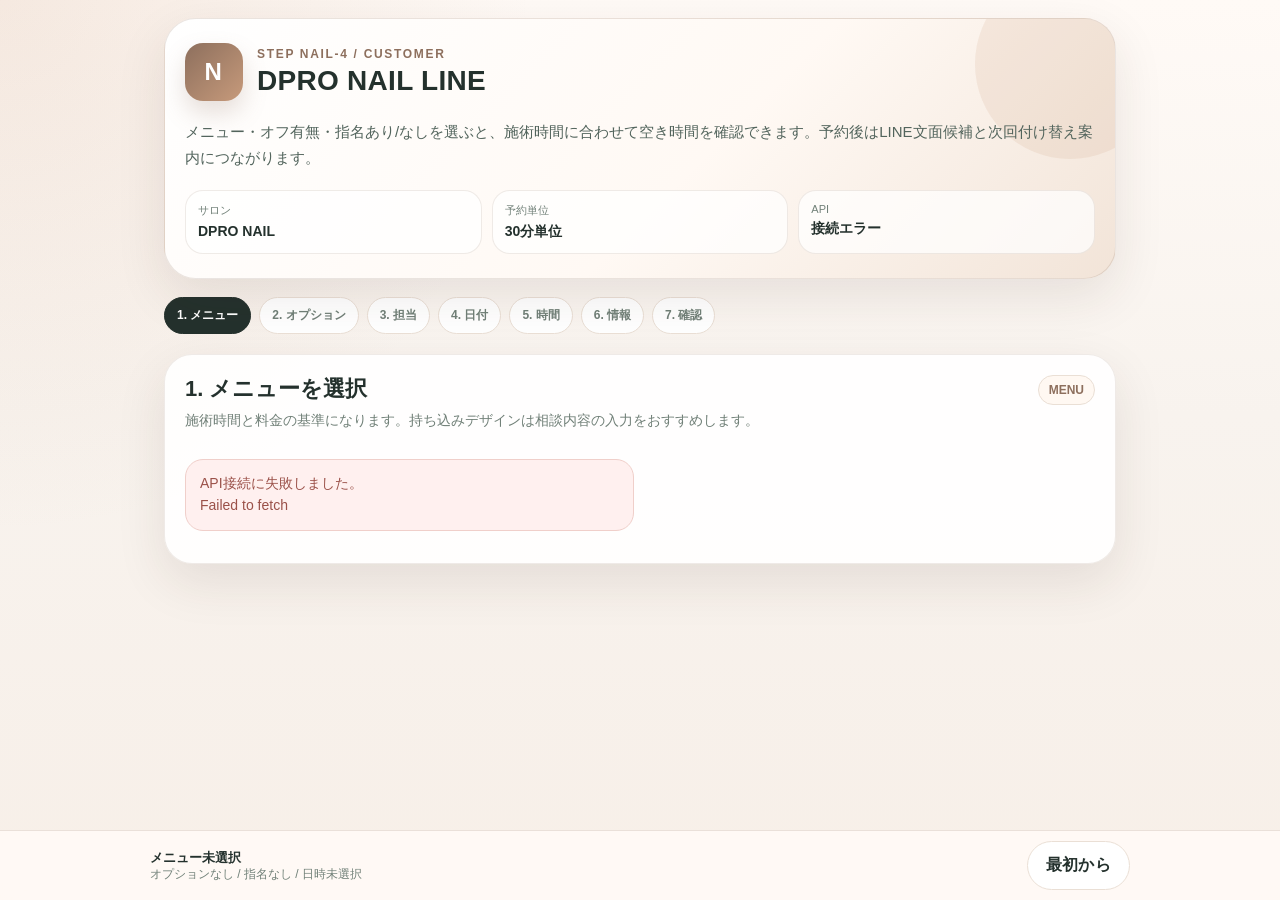
==== index.html @ c75293d0 "Create index.html" ====
<!doctype html>
<html lang="ja">
<head>
  <meta charset="utf-8" />
  <meta name="viewport" content="width=device-width, initial-scale=1, viewport-fit=cover" />
  <title>DPRO NAIL LINE｜ネイル予約</title>
  <meta name="description" content="DPRO NAIL LINE ネイルサロン向けLINE予約フォーム" />
  <style>
    :root{
      --bg:#f8f3ee;
      --card:#ffffff;
      --ink:#24312d;
      --muted:#718078;
      --line:#eadfd5;
      --brand:#8d6f5d;
      --brand2:#c79a7b;
      --soft:#fff8f2;
      --soft2:#f2ebe4;
      --danger:#b05b50;
      --ok:#557867;
      --shadow:0 18px 50px rgba(60,42,32,.10);
      --radius:24px;
    }
    *{box-sizing:border-box}
    html{scroll-behavior:smooth}
    body{
      margin:0;
      font-family:-apple-system,BlinkMacSystemFont,"Segoe UI","Noto Sans JP",Helvetica,Arial,sans-serif;
      color:var(--ink);
      background:
        radial-gradient(circle at top left, rgba(199,154,123,.18), transparent 34%),
        linear-gradient(180deg,#fffaf6 0%,var(--bg) 46%,#f7efe8 100%);
      min-height:100vh;
    }
    button,input,textarea,select{font:inherit}
    button{cursor:pointer}
    .wrap{max-width:980px;margin:0 auto;padding:18px 14px 88px}
    .hero{
      background:linear-gradient(135deg,#fff 0%,#fff9f4 56%,#f2e4d8 100%);
      border:1px solid rgba(141,111,93,.18);
      border-radius:32px;
      padding:24px 20px;
      box-shadow:var(--shadow);
      position:relative;
      overflow:hidden;
    }
    .hero:after{
      content:"";
      position:absolute;
      right:-50px;top:-50px;
      width:190px;height:190px;border-radius:50%;
      background:rgba(199,154,123,.15);
    }
    .brand-row{display:flex;gap:14px;align-items:center;position:relative;z-index:1}
    .logo{
      width:58px;height:58px;border-radius:18px;
      display:grid;place-items:center;
      color:#fff;background:linear-gradient(135deg,var(--brand),var(--brand2));
      font-weight:900;font-size:24px;letter-spacing:.06em;
      box-shadow:0 12px 24px rgba(141,111,93,.22);
      flex:0 0 auto;
    }
    .kicker{font-size:12px;font-weight:800;letter-spacing:.14em;color:var(--brand);text-transform:uppercase;margin-bottom:4px}
    h1{margin:0;font-size:28px;line-height:1.15;letter-spacing:.01em}
    .lead{position:relative;z-index:1;margin:18px 0 0;color:#52645c;line-height:1.75;font-size:15px}
    .status-bar{
      display:grid;grid-template-columns:repeat(3,1fr);gap:10px;margin-top:18px;position:relative;z-index:1
    }
    .stat{background:rgba(255,255,255,.72);border:1px solid rgba(141,111,93,.14);border-radius:18px;padding:12px}
    .stat small{display:block;color:var(--muted);font-size:11px;margin-bottom:4px}
    .stat b{font-size:14px}
    .progress{
      margin:18px 0 16px;
      display:flex;gap:8px;overflow:auto;padding-bottom:4px;
    }
    .pstep{
      min-width:max-content;border:1px solid var(--line);background:#fff;border-radius:999px;padding:9px 12px;color:var(--muted);font-size:12px;font-weight:800;
    }
    .pstep.active{background:var(--ink);color:#fff;border-color:var(--ink)}
    .panel{
      background:rgba(255,255,255,.90);
      border:1px solid rgba(141,111,93,.14);
      border-radius:28px;
      box-shadow:var(--shadow);
      padding:20px;
      margin-top:14px;
    }
    .section-head{display:flex;align-items:flex-start;justify-content:space-between;gap:14px;margin-bottom:16px}
    .section-head h2{font-size:22px;line-height:1.25;margin:0}
    .section-head p{margin:7px 0 0;color:var(--muted);font-size:14px;line-height:1.6}
    .badge{display:inline-flex;align-items:center;gap:6px;padding:7px 10px;border-radius:999px;background:var(--soft);border:1px solid var(--line);font-size:12px;font-weight:800;color:var(--brand)}
    .grid{display:grid;grid-template-columns:repeat(2,minmax(0,1fr));gap:12px}
    .grid3{display:grid;grid-template-columns:repeat(3,minmax(0,1fr));gap:10px}
    .choice{
      width:100%;text-align:left;background:#fff;border:1px solid var(--line);border-radius:20px;padding:15px;min-height:110px;
      transition:.18s ease;position:relative;overflow:hidden;
    }
    .choice:hover{transform:translateY(-1px);box-shadow:0 10px 24px rgba(60,42,32,.08)}
    .choice.selected{border-color:var(--brand);box-shadow:0 0 0 3px rgba(141,111,93,.16);background:#fffaf6}
    .choice h3{margin:0 0 7px;font-size:16px}
    .choice p{margin:0;color:var(--muted);font-size:13px;line-height:1.55}
    .meta{display:flex;flex-wrap:wrap;gap:7px;margin-top:12px}
    .pill{background:#f7f0e9;border:1px solid #eadfd5;color:#67574c;border-radius:999px;padding:5px 8px;font-size:12px;font-weight:700}
    .pill.ok{background:#eef7f2;border-color:#cfe5d8;color:#446f5a}
    .pill.no{background:#f8eeee;border-color:#efd2ce;color:#9b5149}
    .option-row{display:grid;grid-template-columns:1fr;gap:10px}
    .check-card{display:flex;gap:12px;align-items:flex-start;background:#fff;border:1px solid var(--line);border-radius:18px;padding:13px}
    .check-card input{width:20px;height:20px;margin-top:2px;accent-color:var(--brand)}
    .check-card strong{display:block;margin-bottom:4px}
    .check-card span{display:block;color:var(--muted);font-size:13px;line-height:1.45}
    .days{display:grid;grid-template-columns:repeat(4,minmax(0,1fr));gap:8px}
    .day-btn,.time-btn{
      border:1px solid var(--line);background:#fff;border-radius:17px;padding:11px 9px;text-align:center;min-height:70px;
    }
    .day-btn b,.time-btn b{display:block;font-size:15px;margin-bottom:3px}
    .day-btn small,.time-btn small{display:block;color:var(--muted);font-size:11px;line-height:1.35}
    .day-btn.selected,.time-btn.selected{background:var(--ink);border-color:var(--ink);color:#fff}
    .day-btn.selected small,.time-btn.selected small{color:rgba(255,255,255,.78)}
    .day-btn:disabled,.time-btn:disabled{opacity:.42;cursor:not-allowed;background:#f7f3ef}
    .times{display:grid;grid-template-columns:repeat(4,minmax(0,1fr));gap:8px}
    .form{display:grid;gap:12px}
    .field label{display:block;font-weight:800;margin:0 0 7px;font-size:14px}
    .field input,.field textarea,.field select{
      width:100%;border:1px solid var(--line);background:#fff;border-radius:16px;padding:13px 14px;outline:none;color:var(--ink)
    }
    .field textarea{min-height:118px;resize:vertical;line-height:1.6}
    .field input:focus,.field textarea:focus,.field select:focus{border-color:var(--brand);box-shadow:0 0 0 3px rgba(141,111,93,.14)}
    .help{color:var(--muted);font-size:12px;line-height:1.5;margin-top:6px}
    .summary{
      background:linear-gradient(135deg,#fffaf5,#fff);border:1px solid var(--line);border-radius:22px;padding:16px;margin:12px 0
    }
    .summary-row{display:flex;justify-content:space-between;gap:14px;border-bottom:1px dashed #eadfd5;padding:10px 0}
    .summary-row:first-child{padding-top:0}.summary-row:last-child{border-bottom:0;padding-bottom:0}
    .summary-row span{color:var(--muted)}.summary-row b{text-align:right}
    .actions{display:flex;gap:10px;flex-wrap:wrap;margin-top:18px}
    .btn{
      border:0;border-radius:999px;padding:13px 18px;font-weight:900;letter-spacing:.02em;background:var(--ink);color:#fff;box-shadow:0 12px 24px rgba(36,49,45,.18)
    }
    .btn.secondary{background:#fff;color:var(--ink);border:1px solid var(--line);box-shadow:none}
    .btn.accent{background:linear-gradient(135deg,var(--brand),var(--brand2))}
    .btn:disabled{opacity:.5;cursor:not-allowed}
    .notice{padding:13px 14px;border-radius:18px;background:#fff8ee;border:1px solid #eed7bd;color:#6a5141;line-height:1.55;font-size:14px;margin:12px 0}
    .notice.ok{background:#eef7f2;border-color:#cfe5d8;color:#446f5a}
    .notice.err{background:#fff0ef;border-color:#f0cfca;color:#9b5149}
    .sticky{
      position:fixed;left:0;right:0;bottom:0;z-index:20;background:rgba(255,250,246,.92);backdrop-filter:blur(10px);
      border-top:1px solid rgba(141,111,93,.18);padding:10px 14px calc(10px + env(safe-area-inset-bottom));
    }
    .sticky-inner{max-width:980px;margin:0 auto;display:flex;align-items:center;justify-content:space-between;gap:12px}
    .sticky-text{font-size:12px;color:var(--muted);line-height:1.35}.sticky-text b{color:var(--ink);font-size:13px}
    .loading{display:inline-flex;align-items:center;gap:8px;color:var(--muted);font-size:14px}
    .spinner{width:16px;height:16px;border:2px solid #e9ddd3;border-top-color:var(--brand);border-radius:50%;animation:spin .9s linear infinite}
    @keyframes spin{to{transform:rotate(360deg)}}
    .hidden{display:none!important}
    .complete{text-align:center;padding:30px 12px}
    .complete-mark{width:72px;height:72px;border-radius:24px;background:linear-gradient(135deg,var(--ok),#82a38f);color:#fff;display:grid;place-items:center;margin:0 auto 18px;font-size:34px;font-weight:900}
    .complete h2{margin:0 0 10px;font-size:26px}.complete p{color:var(--muted);line-height:1.7}
    @media (max-width:720px){
      .wrap{padding:12px 10px 96px}.hero{padding:20px 16px;border-radius:28px}h1{font-size:24px}.status-bar{grid-template-columns:1fr}.panel{padding:16px;border-radius:24px}.grid,.grid3{grid-template-columns:1fr}.days,.times{grid-template-columns:repeat(3,minmax(0,1fr))}.section-head{display:block}.section-head .badge{margin-top:10px}.sticky-inner{align-items:flex-start}.sticky .btn{padding:12px 14px}
    }
  </style>
</head>
<body>
  <div class="wrap">
    <header class="hero">
      <div class="brand-row">
        <div class="logo">N</div>
        <div>
          <div class="kicker">STEP NAIL-4 / CUSTOMER</div>
          <h1>DPRO NAIL LINE</h1>
        </div>
      </div>
      <p class="lead">メニュー・オフ有無・指名あり/なしを選ぶと、施術時間に合わせて空き時間を確認できます。予約後はLINE文面候補と次回付け替え案内につながります。</p>
      <div class="status-bar">
        <div class="stat"><small>サロン</small><b id="shopName">DPRO NAIL</b></div>
        <div class="stat"><small>予約単位</small><b>30分単位</b></div>
        <div class="stat"><small>API</small><b id="apiState">確認中</b></div>
      </div>
    </header>

    <nav class="progress" id="progress"></nav>

    <main>
      <section class="panel" id="stepService">
        <div class="section-head">
          <div>
            <h2>1. メニューを選択</h2>
            <p>施術時間と料金の基準になります。持ち込みデザインは相談内容の入力をおすすめします。</p>
          </div>
          <span class="badge">MENU</span>
        </div>
        <div id="serviceList" class="grid">
          <div class="loading"><span class="spinner"></span>メニューを読み込み中...</div>
        </div>
      </section>

      <section class="panel hidden" id="stepOptions">
        <div class="section-head">
          <div>
            <h2>2. オフ・追加内容</h2>
            <p>付け替えオフや長さ出しなどを選ぶと、必要時間に反映されます。</p>
          </div>
          <span class="badge">OPTION</span>
        </div>
        <div id="optionList" class="option-row"></div>
        <div class="actions">
          <button class="btn secondary" type="button" onclick="goStep('service')">戻る</button>
          <button class="btn" type="button" onclick="afterOptions()">次へ</button>
        </div>
      </section>

      <section class="panel hidden" id="stepStaff">
        <div class="section-head">
          <div>
            <h2>3. 担当ネイリスト</h2>
            <p>指名なしなら、空いている対応可能スタッフに自動で割り当てます。</p>
          </div>
          <span class="badge">STAFF</span>
        </div>
        <div id="staffList" class="grid"></div>
        <div class="actions">
          <button class="btn secondary" type="button" onclick="goStep('options')">戻る</button>
          <button class="btn" type="button" onclick="afterStaff()">日付を選ぶ</button>
        </div>
      </section>

      <section class="panel hidden" id="stepDate">
        <div class="section-head">
          <div>
            <h2>4. 日付を選択</h2>
            <p>選んだメニューとスタッフ条件で、予約可能な日だけ選べます。</p>
          </div>
          <span class="badge">DATE</span>
        </div>
        <div id="dateList" class="days"></div>
        <div class="actions">
          <button class="btn secondary" type="button" onclick="goStep('staff')">戻る</button>
        </div>
      </section>

      <section class="panel hidden" id="stepTime">
        <div class="section-head">
          <div>
            <h2>5. 時間を選択</h2>
            <p>表示時間は開始時間です。施術終了予定も自動で計算されます。</p>
          </div>
          <span class="badge">TIME</span>
        </div>
        <div id="timeSummary" class="notice"></div>
        <div id="timeList" class="times"></div>
        <div class="actions">
          <button class="btn secondary" type="button" onclick="goStep('date')">戻る</button>
        </div>
      </section>

      <section class="panel hidden" id="stepInfo">
        <div class="section-head">
          <div>
            <h2>6. お客様情報</h2>
            <p>予約確認のため、お名前と電話番号を入力してください。</p>
          </div>
          <span class="badge">INFO</span>
        </div>
        <div class="form">
          <div class="field">
            <label for="customerName">お名前 <span style="color:var(--danger)">必須</span></label>
            <input id="customerName" type="text" placeholder="例：山田 はるか" autocomplete="name" />
          </div>
          <div class="field">
            <label for="phone">電話番号 <span style="color:var(--danger)">必須</span></label>
            <input id="phone" type="tel" placeholder="例：09012345678" autocomplete="tel" inputmode="tel" />
          </div>
          <div class="field">
            <label for="email">メールアドレス 任意</label>
            <input id="email" type="email" placeholder="例：sample@example.com" autocomplete="email" />
          </div>
          <div class="field">
            <label for="designNote">希望デザイン・相談内容</label>
            <textarea id="designNote" placeholder="例：ベージュ系の上品なデザイン希望。画像は来店前にLINEで送ります。"></textarea>
            <div class="help">持ち込みデザイン・アート相談・色味の希望などがあれば入力してください。</div>
          </div>
          <div class="field">
            <label for="allergyNote">アレルギー・爪の状態 任意</label>
            <textarea id="allergyNote" placeholder="例：爪が薄くなりやすい、亀裂が1本あります。"></textarea>
          </div>
        </div>
        <div class="actions">
          <button class="btn secondary" type="button" onclick="goStep('time')">戻る</button>
          <button class="btn" type="button" onclick="showConfirm()">予約内容を確認</button>
        </div>
      </section>

      <section class="panel hidden" id="stepConfirm">
        <div class="section-head">
          <div>
            <h2>7. 予約内容の確認</h2>
            <p>内容に間違いがなければ、予約を送信してください。</p>
          </div>
          <span class="badge">CONFIRM</span>
        </div>
        <div id="confirmBox" class="summary"></div>
        <div id="submitNotice" class="notice hidden"></div>
        <div class="actions">
          <button class="btn secondary" type="button" onclick="goStep('info')">戻る</button>
          <button class="btn accent" type="button" id="submitBtn" onclick="submitReservation()">この内容で予約する</button>
        </div>
      </section>

      <section class="panel hidden" id="stepComplete">
        <div class="complete">
          <div class="complete-mark">✓</div>
          <h2>予約を受け付けました</h2>
          <p>予約内容を管理画面に反映しました。店舗側で内容を確認し、必要に応じてLINE文面を送ります。</p>
          <div id="completeBox" class="summary"></div>
          <div class="actions" style="justify-content:center">
            <button class="btn secondary" type="button" onclick="location.reload()">別の予約を試す</button>
          </div>
        </div>
      </section>
    </main>
  </div>

  <div class="sticky" id="sticky">
    <div class="sticky-inner">
      <div class="sticky-text"><b id="stickyTitle">メニューを選択してください</b><br><span id="stickySub">選択内容がここに表示されます</span></div>
      <button class="btn secondary" type="button" onclick="resetFlow()">最初から</button>
    </div>
  </div>

  <script>
    const STEP_VERSION = "STEP NAIL-4";
    const API_BASE = "https://dpro-nail-line-api.dpromstk2000.workers.dev";
    const SHOP_CODE = "nail_demo";

    const state = {
      settings:null,
      services:[],
      options:[],
      staff:[],
      days:[],
      times:[],
      step:"service",
      selectedService:null,
      selectedOptions:[],
      staffRequested:false,
      selectedStaff:null,
      selectedDate:null,
      selectedTime:null,
      spec:null,
      customer:null,
      lineUserId:null
    };

    const steps = [
      ["service","メニュー"],
      ["options","オプション"],
      ["staff","担当"],
      ["date","日付"],
      ["time","時間"],
      ["info","情報"],
      ["confirm","確認"]
    ];

    const $ = id => document.getElementById(id);
    const yen = n => Number(n || 0).toLocaleString("ja-JP") + "円";
    const esc = s => String(s ?? "").replace(/[&<>'"]/g, c => ({"&":"&amp;","<":"&lt;",">":"&gt;","'":"&#39;","\"":"&quot;"}[c]));
    const qs = obj => new URLSearchParams(Object.entries(obj).filter(([_,v]) => v !== undefined && v !== null && v !== "")).toString();

    function getLineUserId(){
      const key = "DPRO_NAIL_LINE_DEMO_USER_ID";
      let id = localStorage.getItem(key);
      if(!id){
        id = "DEMO_NAIL_" + Math.random().toString(36).slice(2,10).toUpperCase();
        localStorage.setItem(key,id);
      }
      return id;
    }

    async function api(path, options={}){
      const res = await fetch(API_BASE + path, {
        method: options.method || "GET",
        headers: {"Content-Type":"application/json"},
        body: options.body ? JSON.stringify(options.body) : undefined
      });
      const data = await res.json().catch(() => ({}));
      if(!res.ok || data.ok === false){
        throw new Error(data.error || data.message || "APIエラーが発生しました。");
      }
      return data;
    }

    async function init(){
      state.lineUserId = getLineUserId();
      renderProgress();
      updateSticky();
      try{
        const [status, services] = await Promise.all([
          api(`/api/public/status?shop_code=${encodeURIComponent(SHOP_CODE)}`),
          api(`/api/public/services?shop_code=${encodeURIComponent(SHOP_CODE)}`)
        ]);
        state.settings = status;
        state.services = services.services || [];
        $("shopName").textContent = status.shop_name || "DPRO NAIL";
        $("apiState").textContent = "接続OK";
        renderServices();
      }catch(e){
        $("apiState").textContent = "接続エラー";
        $("serviceList").innerHTML = `<div class="notice err">API接続に失敗しました。<br>${esc(e.message)}</div>`;
      }
    }

    function renderProgress(){
      const currentIndex = steps.findIndex(s => s[0] === state.step);
      $("progress").innerHTML = steps.map((s,i) => `<span class="pstep ${i<=currentIndex ? "active" : ""}">${i+1}. ${s[1]}</span>`).join("");
    }

    function showOnly(step){
      ["Service","Options","Staff","Date","Time","Info","Confirm","Complete"].forEach(name => $("step"+name).classList.add("hidden"));
      const map = {service:"Service",options:"Options",staff:"Staff",date:"Date",time:"Time",info:"Info",confirm:"Confirm",complete:"Complete"};
      $("step" + map[step]).classList.remove("hidden");
      state.step = step;
      renderProgress();
      updateSticky();
      window.scrollTo({top:0,behavior:"smooth"});
    }

    function goStep(step){
      showOnly(step);
    }

    function renderServices(){
      if(!state.services.length){
        $("serviceList").innerHTML = `<div class="notice err">メニューが登録されていません。STEP NAIL-2 SQLが実行済みか確認してください。</div>`;
        return;
      }
      $("serviceList").innerHTML = state.services.map(s => `
        <button class="choice ${state.selectedService?.service_code===s.service_code ? "selected" : ""}" type="button" onclick="selectService('${esc(s.service_code)}')">
          <h3>${esc(s.service_name)}</h3>
          <p>${esc(s.description || "")}</p>
          <div class="meta">
            <span class="pill">${Number(s.base_minutes || 0)}分</span>
            <span class="pill">片付け ${Number(s.buffer_minutes || 0)}分</span>
            <span class="pill ok">${yen(s.base_price)}</span>
          </div>
        </button>`).join("");
    }

    async function selectService(code){
      state.selectedService = state.services.find(s => s.service_code === code);
      state.selectedOptions = [];
      state.staffRequested = false;
      state.selectedStaff = null;
      state.selectedDate = null;
      state.selectedTime = null;
      renderServices();
      updateSticky();
      await loadOptions();
      showOnly("options");
    }

    async function loadOptions(){
      $("optionList").innerHTML = `<div class="loading"><span class="spinner"></span>オプションを読み込み中...</div>`;
      try{
        const data = await api(`/api/public/options?${qs({shop_code:SHOP_CODE,service_code:state.selectedService.service_code})}`);
        state.options = data.options || [];
        renderOptions();
      }catch(e){
        $("optionList").innerHTML = `<div class="notice err">オプション取得に失敗しました。<br>${esc(e.message)}</div>`;
      }
    }

    function renderOptions(){
      if(!state.options.length){
        $("optionList").innerHTML = `<div class="notice">このメニューで選択できる追加オプションはありません。</div>`;
        return;
      }
      $("optionList").innerHTML = state.options.map(o => `
        <label class="check-card">
          <input type="checkbox" value="${esc(o.option_code)}" ${state.selectedOptions.includes(o.option_code) ? "checked" : ""} onchange="toggleOption('${esc(o.option_code)}', this.checked)">
          <span>
            <strong>${esc(o.option_name)}</strong>
            <span>${esc(o.description || "")}</span>
            <span class="meta"><span class="pill">+${Number(o.add_minutes || 0)}分</span><span class="pill ok">+${yen(o.add_price)}</span></span>
          </span>
        </label>`).join("");
    }

    function toggleOption(code, checked){
      if(checked && !state.selectedOptions.includes(code)) state.selectedOptions.push(code);
      if(!checked) state.selectedOptions = state.selectedOptions.filter(c => c !== code);
      updateSticky();
    }

    async function afterOptions(){
      await loadStaff();
      showOnly("staff");
    }

    async function loadStaff(){
      $("staffList").innerHTML = `<div class="loading"><span class="spinner"></span>スタッフ情報を読み込み中...</div>`;
      try{
        const data = await api(`/api/public/staff?${qs({shop_code:SHOP_CODE,service_code:state.selectedService.service_code})}`);
        state.staff = data.staff || [];
        renderStaff(data);
      }catch(e){
        $("staffList").innerHTML = `<div class="notice err">スタッフ取得に失敗しました。<br>${esc(e.message)}</div>`;
      }
    }

    function renderStaff(data={}){
      const cards = [];
      cards.push(`
        <button class="choice ${!state.staffRequested ? "selected" : ""}" type="button" onclick="selectAutoStaff()">
          <h3>指名なし</h3>
          <p>空いている対応可能スタッフに自動で割り当てます。最短で予約しやすい選択です。</p>
          <div class="meta"><span class="pill ok">おすすめ</span></div>
        </button>`);
      for(const s of state.staff){
        cards.push(`
          <button class="choice ${state.selectedStaff?.id===s.id ? "selected" : ""}" type="button" onclick="selectStaff('${esc(s.id)}')">
            <h3>${esc(s.display_name || s.staff_name)}</h3>
            <p>${esc(s.profile || "このメニューに対応できます。")}</p>
            <div class="meta"><span class="pill">指名あり</span></div>
          </button>`);
      }
      $("staffList").innerHTML = cards.join("");
    }

    function selectAutoStaff(){
      state.staffRequested = false;
      state.selectedStaff = null;
      renderStaff();
      updateSticky();
    }

    function selectStaff(id){
      state.staffRequested = true;
      state.selectedStaff = state.staff.find(s => String(s.id) === String(id));
      renderStaff();
      updateSticky();
    }

    async function afterStaff(){
      await loadDays();
      showOnly("date");
    }

    async function loadDays(){
      $("dateList").innerHTML = `<div class="loading"><span class="spinner"></span>予約可能日を読み込み中...</div>`;
      try{
        const data = await api(`/api/public/available-days?${qs({shop_code:SHOP_CODE,service_code:state.selectedService.service_code,option_codes:state.selectedOptions.join(','),staff_id:state.selectedStaff?.id || '',staff_requested:state.staffRequested,days:45})}`);
        state.days = data.days || [];
        renderDays();
      }catch(e){
        $("dateList").innerHTML = `<div class="notice err">日付取得に失敗しました。<br>${esc(e.message)}</div>`;
      }
    }

    function formatDateLabel(date){
      const d = new Date(date + "T00:00:00+09:00");
      return `${d.getMonth()+1}/${d.getDate()}`;
    }

    function renderDays(){
      if(!state.days.length){
        $("dateList").innerHTML = `<div class="notice">予約可能日がありません。</div>`;
        return;
      }
      $("dateList").innerHTML = state.days.slice(0,42).map(d => `
        <button class="day-btn ${state.selectedDate===d.date ? "selected" : ""}" type="button" ${d.can_reserve ? "" : "disabled"} onclick="selectDate('${esc(d.date)}')">
          <b>${formatDateLabel(d.date)}</b>
          <small>${esc(d.weekday_label || "")}</small>
          <small>${d.can_reserve ? `${Number(d.available_count || 0)}枠` : esc(d.closed_reason || "空きなし")}</small>
        </button>`).join("");
    }

    async function selectDate(date){
      state.selectedDate = date;
      state.selectedTime = null;
      renderDays();
      updateSticky();
      await loadTimes();
      showOnly("time");
    }

    async function loadTimes(){
      $("timeList").innerHTML = `<div class="loading"><span class="spinner"></span>空き時間を読み込み中...</div>`;
      $("timeSummary").textContent = "施術時間を確認中です。";
      try{
        const data = await api(`/api/public/available-times?${qs({shop_code:SHOP_CODE,date:state.selectedDate,service_code:state.selectedService.service_code,option_codes:state.selectedOptions.join(','),has_off:state.selectedOptions.includes('replace_off'),staff_id:state.selectedStaff?.id || '',staff_requested:state.staffRequested})}`);
        state.times = data.times || [];
        state.spec = data;
        $("timeSummary").innerHTML = `選択中：<b>${esc(data.service?.service_name || state.selectedService.service_name)}</b> / 合計 <b>${Number(data.total_minutes || 0)}分</b> / 目安 <b>${yen(data.total_price)}</b>`;
        renderTimes();
      }catch(e){
        $("timeList").innerHTML = `<div class="notice err">時間取得に失敗しました。<br>${esc(e.message)}</div>`;
      }
    }

    function renderTimes(){
      const available = state.times.filter(t => t.can_reserve);
      if(!available.length){
        $("timeList").innerHTML = `<div class="notice">この日は選択条件で空きがありません。別日または指名なしを選んでください。</div>`;
        return;
      }
      $("timeList").innerHTML = state.times.map(t => `
        <button class="time-btn ${state.selectedTime?.time===t.time ? "selected" : ""}" type="button" ${t.can_reserve ? "" : "disabled"} onclick="selectTime('${esc(t.time)}')">
          <b>${esc(t.time)}</b>
          <small>終了 ${esc(t.end_time || "")}</small>
          <small>${t.can_reserve ? `空き ${Number(t.available_staff_count || 0)}名` : esc(t.disabled_reason || "不可")}</small>
        </button>`).join("");
    }

    function selectTime(time){
      state.selectedTime = state.times.find(t => t.time === time);
      renderTimes();
      updateSticky();
      showOnly("info");
    }

    function validateInfo(){
      const name = $("customerName").value.trim();
      const phone = $("phone").value.trim();
      const design = $("designNote").value.trim();
      if(!name) return "お名前を入力してください。";
      if(!phone) return "電話番号を入力してください。";
      if(state.selectedService?.requires_design_note && !design) return "持ち込みデザインは、希望デザイン・相談内容を入力してください。";
      return "";
    }

    function showConfirm(){
      const err = validateInfo();
      if(err){ alert(err); return; }
      state.customer = {
        customer_name: $("customerName").value.trim(),
        phone: $("phone").value.trim(),
        email: $("email").value.trim(),
        design_note: $("designNote").value.trim(),
        allergy_note: $("allergyNote").value.trim()
      };
      $("confirmBox").innerHTML = summaryHtml();
      $("submitNotice").classList.add("hidden");
      showOnly("confirm");
    }

    function optionNames(){
      return state.options.filter(o => state.selectedOptions.includes(o.option_code)).map(o => o.option_name);
    }

    function summaryRows(rows){
      return rows.map(([k,v]) => `<div class="summary-row"><span>${esc(k)}</span><b>${esc(v || "-")}</b></div>`).join("");
    }

    function summaryHtml(){
      const staffLabel = state.staffRequested ? (state.selectedStaff?.display_name || state.selectedStaff?.staff_name || "指名あり") : "指名なし・自動割当";
      return summaryRows([
        ["メニュー", state.selectedService?.service_name],
        ["オプション", optionNames().join("、") || "なし"],
        ["担当", staffLabel],
        ["日付", state.selectedDate],
        ["時間", `${state.selectedTime?.time || ""}〜${state.selectedTime?.end_time || ""}`],
        ["合計時間", `${Number(state.spec?.total_minutes || state.selectedTime?.total_minutes || 0)}分`],
        ["目安料金", yen(state.spec?.total_price || 0)],
        ["お名前", state.customer?.customer_name],
        ["電話番号", state.customer?.phone],
        ["希望デザイン", state.customer?.design_note || "未入力"]
      ]);
    }

    async function submitReservation(){
      const btn = $("submitBtn");
      btn.disabled = true;
      btn.textContent = "送信中...";
      $("submitNotice").className = "notice";
      $("submitNotice").textContent = "予約を送信しています。";
      try{
        const body = {
          shop_code: SHOP_CODE,
          source: "line",
          line_user_id: state.lineUserId,
          line_display_name: "DPRO NAIL DEMO",
          customer_name: state.customer.customer_name,
          phone: state.customer.phone,
          email: state.customer.email,
          service_code: state.selectedService.service_code,
          option_codes: state.selectedOptions,
          has_off: state.selectedOptions.includes("replace_off"),
          staff_requested: state.staffRequested,
          staff_id: state.selectedStaff?.id || "",
          reservation_date: state.selectedDate,
          start_time: state.selectedTime.time,
          design_note: state.customer.design_note,
          allergy_note: state.customer.allergy_note,
          request_note: state.customer.design_note,
          created_by: "index.html"
        };
        const result = await api("/api/reservations/create", {method:"POST", body});
        const r = result.reservation || {};
        $("completeBox").innerHTML = summaryRows([
          ["予約番号", r.id || "作成済み"],
          ["メニュー", r.service_name || state.selectedService.service_name],
          ["担当", r.staff_name || "自動割当"],
          ["日時", `${r.reservation_date || state.selectedDate} ${r.start_time || state.selectedTime.time}〜${r.end_time || state.selectedTime.end_time}`],
          ["お名前", r.customer_name || state.customer.customer_name],
          ["LINE文面", "管理画面に作成済み"]
        ]);
        showOnly("complete");
      }catch(e){
        $("submitNotice").className = "notice err";
        $("submitNotice").textContent = e.message;
        btn.disabled = false;
        btn.textContent = "この内容で予約する";
      }
    }

    function updateSticky(){
      const service = state.selectedService?.service_name || "メニュー未選択";
      const opts = optionNames().join("、") || "オプションなし";
      const staff = state.staffRequested ? (state.selectedStaff?.display_name || state.selectedStaff?.staff_name || "指名あり") : "指名なし";
      const dateTime = state.selectedDate ? `${state.selectedDate} ${state.selectedTime?.time || ""}` : "日時未選択";
      $("stickyTitle").textContent = state.step === "complete" ? "予約受付完了" : service;
      $("stickySub").textContent = `${opts} / ${staff} / ${dateTime}`;
    }

    function resetFlow(){
      if(confirm("選択内容をリセットしますか？")) location.reload();
    }

    window.addEventListener("DOMContentLoaded", init);
  </script>
</body>
</html>
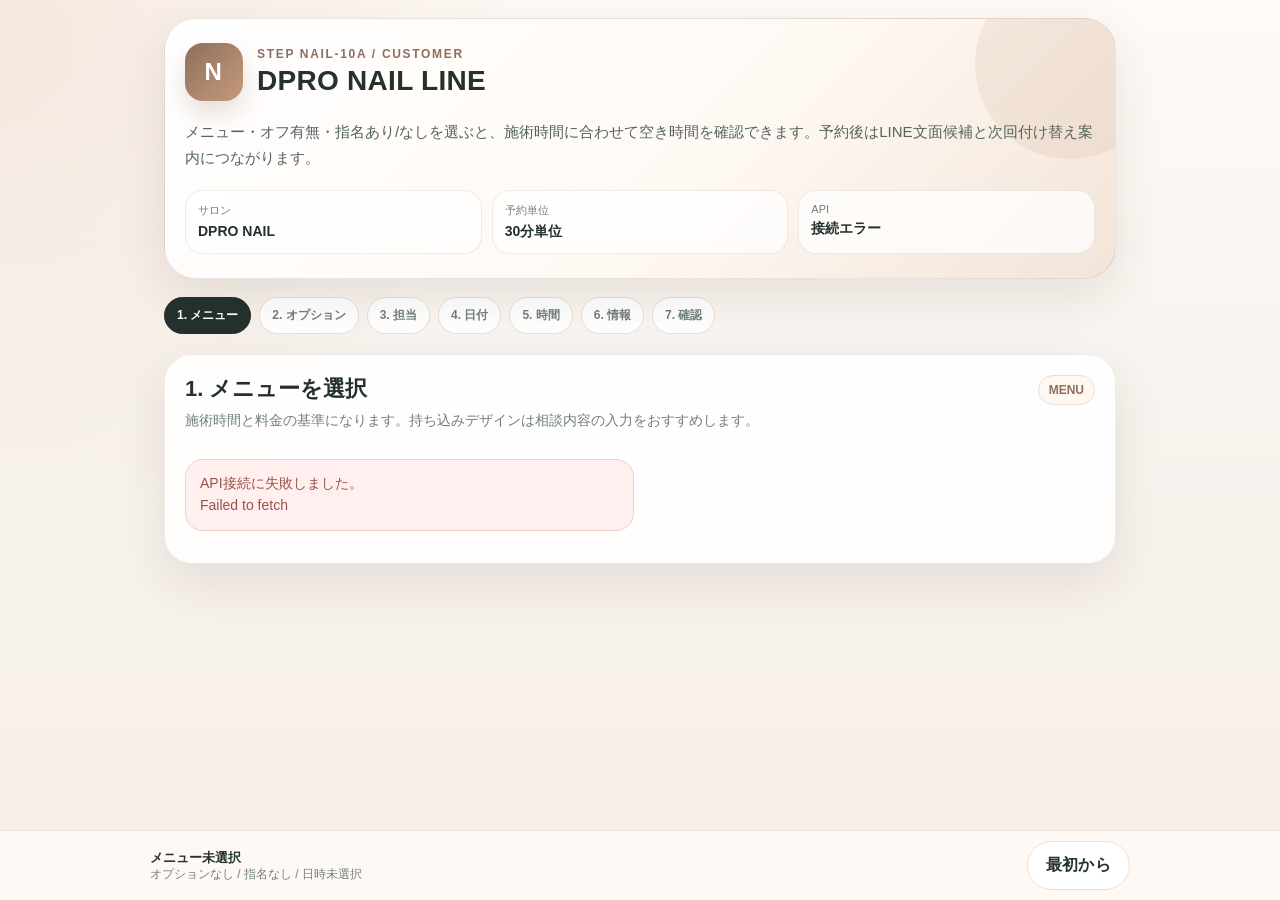
==== commit a2bbab28: "Update index.html" ====
--- a/index.html
+++ b/index.html
@@ -166,7 +166,7 @@
       <div class="brand-row">
         <div class="logo">N</div>
         <div>
-          <div class="kicker">STEP NAIL-4 / CUSTOMER</div>
+          <div class="kicker">STEP NAIL-10A / CUSTOMER</div>
           <h1>DPRO NAIL LINE</h1>
         </div>
       </div>
@@ -328,7 +328,7 @@
   </div>
 
   <script>
-    const STEP_VERSION = "STEP NAIL-4";
+    const STEP_VERSION = "STEP NAIL-10A";
     const API_BASE = "https://dpro-nail-line-api.dpromstk2000.workers.dev";
     const SHOP_CODE = "nail_demo";
 
@@ -548,11 +548,11 @@
     async function loadDays(){
       $("dateList").innerHTML = `<div class="loading"><span class="spinner"></span>予約可能日を読み込み中...</div>`;
       try{
-        const data = await api(`/api/public/available-days?${qs({shop_code:SHOP_CODE,service_code:state.selectedService.service_code,option_codes:state.selectedOptions.join(','),staff_id:state.selectedStaff?.id || '',staff_requested:state.staffRequested,days:45})}`);
+        const data = await api(`/api/public/available-days?${qs({shop_code:SHOP_CODE,service_code:state.selectedService.service_code,option_codes:state.selectedOptions.join(','),has_off:state.selectedOptions.includes('replace_off'),staff_id:state.selectedStaff?.id || '',staff_requested:state.staffRequested,days:45})}`);
         state.days = data.days || [];
         renderDays();
       }catch(e){
-        $("dateList").innerHTML = `<div class="notice err">日付取得に失敗しました。<br>${esc(e.message)}</div>`;
+        $("dateList").innerHTML = `<div class="notice err">日付取得に失敗しました。画面を更新して再度お試しください。<br>${esc(e.message)}</div>`;
       }
     }
 
@@ -566,12 +566,17 @@
         $("dateList").innerHTML = `<div class="notice">予約可能日がありません。</div>`;
         return;
       }
-      $("dateList").innerHTML = state.days.slice(0,42).map(d => `
+      $("dateList").innerHTML = state.days.slice(0,42).map(d => {
+        const dayLabel = d.can_reserve
+          ? (d.available_count === null || d.availability_mode === "business_day_only" ? "時間を選択" : `${Number(d.available_count || 0)}枠`)
+          : esc(d.closed_reason || "休業日");
+        return `
         <button class="day-btn ${state.selectedDate===d.date ? "selected" : ""}" type="button" ${d.can_reserve ? "" : "disabled"} onclick="selectDate('${esc(d.date)}')">
           <b>${formatDateLabel(d.date)}</b>
           <small>${esc(d.weekday_label || "")}</small>
-          <small>${d.can_reserve ? `${Number(d.available_count || 0)}枠` : esc(d.closed_reason || "空きなし")}</small>
-        </button>`).join("");
+          <small>${dayLabel}</small>
+        </button>`;
+      }).join("");
     }
 
     async function selectDate(date){
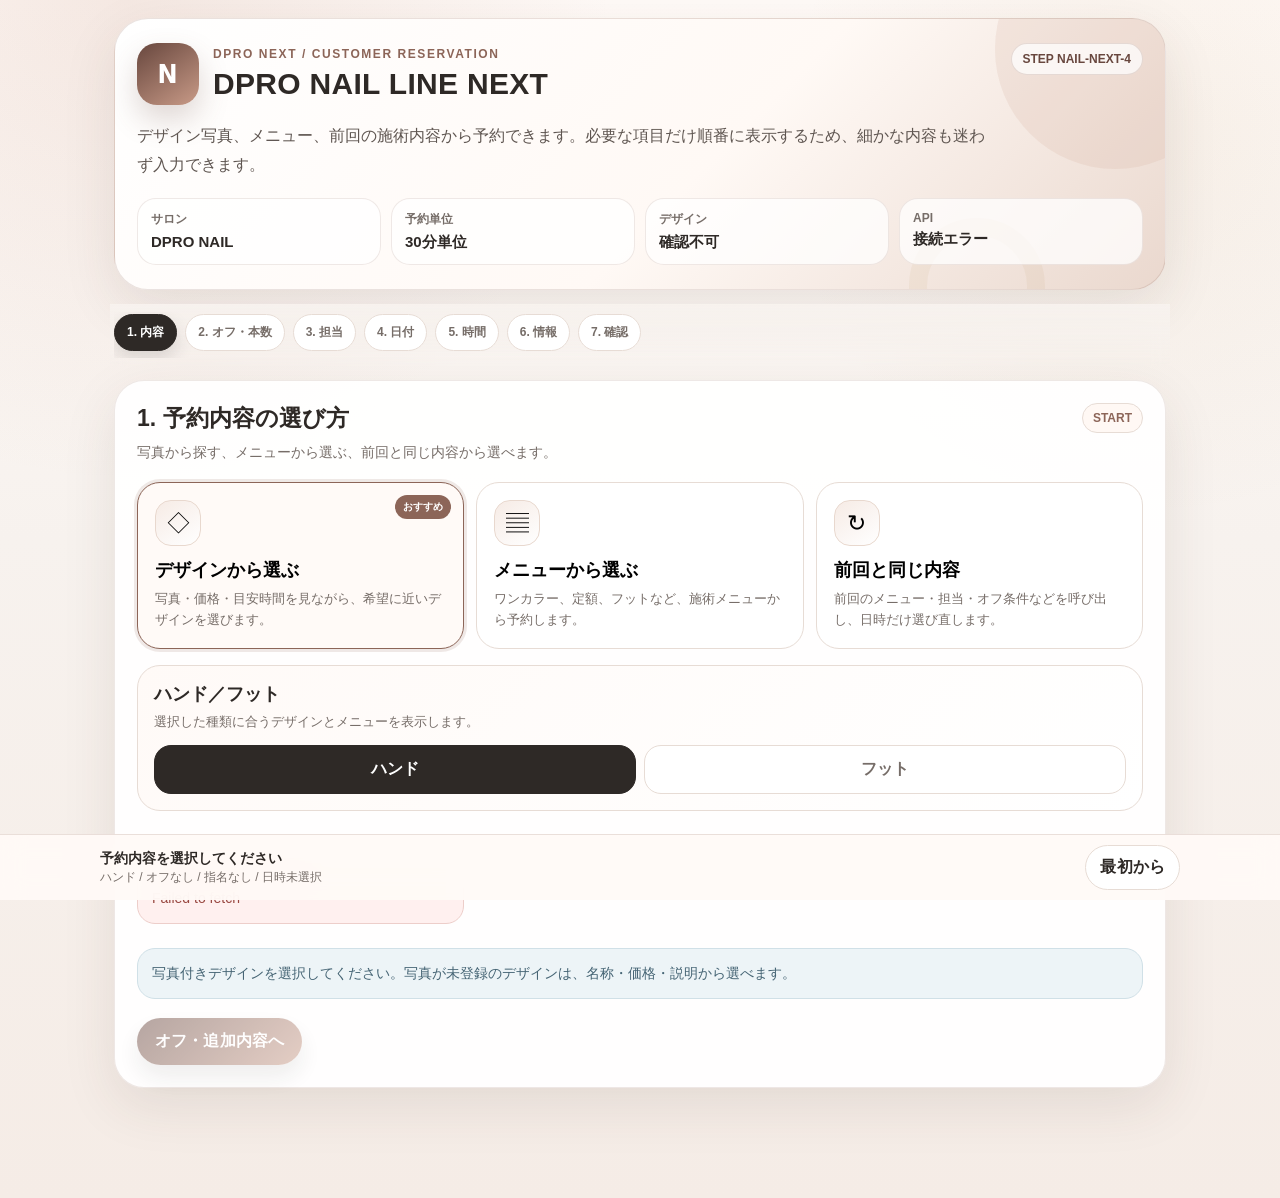
==== commit d7bcdd96: "STEP NAIL-NEXT-4 apply UI and remove broken workflow" ====
--- a/index.html
+++ b/index.html
@@ -3,735 +3,578 @@
 <head>
   <meta charset="utf-8" />
   <meta name="viewport" content="width=device-width, initial-scale=1, viewport-fit=cover" />
-  <title>DPRO NAIL LINE｜ネイル予約</title>
-  <meta name="description" content="DPRO NAIL LINE ネイルサロン向けLINE予約フォーム" />
+  <meta name="theme-color" content="#8c6558" />
+  <title>DPRO NAIL LINE NEXT｜ネイル予約</title>
+  <meta name="description" content="写真付きデザイン・メニュー・前回内容から選べるネイルサロン向けLINE予約フォーム" />
   <style>
     :root{
-      --bg:#f8f3ee;
+      --bg:#f7f2ee;
       --card:#ffffff;
-      --ink:#24312d;
-      --muted:#718078;
-      --line:#eadfd5;
-      --brand:#8d6f5d;
-      --brand2:#c79a7b;
-      --soft:#fff8f2;
-      --soft2:#f2ebe4;
-      --danger:#b05b50;
-      --ok:#557867;
-      --shadow:0 18px 50px rgba(60,42,32,.10);
-      --radius:24px;
+      --ink:#2e2926;
+      --muted:#766d68;
+      --line:#e7dcd5;
+      --brand:#8c6558;
+      --brand-deep:#68473e;
+      --brand2:#c89a87;
+      --soft:#fff8f4;
+      --soft2:#f0e6df;
+      --gold:#a98143;
+      --danger:#aa514a;
+      --warn:#a56d22;
+      --ok:#47745f;
+      --info:#4e7184;
+      --shadow:0 18px 54px rgba(67,45,36,.10);
+      --shadow-soft:0 10px 30px rgba(67,45,36,.07);
+      --radius:26px;
     }
     *{box-sizing:border-box}
     html{scroll-behavior:smooth}
     body{
       margin:0;
+      min-height:100vh;
+      color:var(--ink);
       font-family:-apple-system,BlinkMacSystemFont,"Segoe UI","Noto Sans JP",Helvetica,Arial,sans-serif;
-      color:var(--ink);
       background:
-        radial-gradient(circle at top left, rgba(199,154,123,.18), transparent 34%),
-        linear-gradient(180deg,#fffaf6 0%,var(--bg) 46%,#f7efe8 100%);
-      min-height:100vh;
+        radial-gradient(circle at 10% 0%,rgba(200,154,135,.19),transparent 29%),
+        radial-gradient(circle at 90% 12%,rgba(169,129,67,.08),transparent 24%),
+        linear-gradient(180deg,#fffaf7 0%,var(--bg) 45%,#f5ece6 100%);
     }
     button,input,textarea,select{font:inherit}
     button{cursor:pointer}
-    .wrap{max-width:980px;margin:0 auto;padding:18px 14px 88px}
+    button:focus-visible,input:focus-visible,textarea:focus-visible,select:focus-visible{
+      outline:3px solid rgba(140,101,88,.22);outline-offset:2px
+    }
+    img{max-width:100%;display:block}
+    .hidden{display:none!important}
+    .wrap{max-width:1080px;margin:0 auto;padding:18px 14px 110px}
     .hero{
-      background:linear-gradient(135deg,#fff 0%,#fff9f4 56%,#f2e4d8 100%);
-      border:1px solid rgba(141,111,93,.18);
-      border-radius:32px;
-      padding:24px 20px;
-      box-shadow:var(--shadow);
-      position:relative;
-      overflow:hidden;
-    }
-    .hero:after{
-      content:"";
-      position:absolute;
-      right:-50px;top:-50px;
-      width:190px;height:190px;border-radius:50%;
-      background:rgba(199,154,123,.15);
-    }
-    .brand-row{display:flex;gap:14px;align-items:center;position:relative;z-index:1}
+      position:relative;overflow:hidden;
+      border:1px solid rgba(140,101,88,.18);
+      border-radius:34px;
+      padding:24px 22px;
+      background:linear-gradient(135deg,#fff 0%,#fff9f5 56%,#ead8ce 100%);
+      box-shadow:var(--shadow)
+    }
+    .hero:before,.hero:after{content:"";position:absolute;border-radius:50%;pointer-events:none}
+    .hero:before{width:240px;height:240px;right:-70px;top:-90px;background:rgba(200,154,135,.15)}
+    .hero:after{width:100px;height:100px;right:120px;bottom:-65px;border:18px solid rgba(169,129,67,.07)}
+    .topbar{display:flex;justify-content:space-between;align-items:flex-start;gap:18px;position:relative;z-index:1}
+    .brand-row{display:flex;gap:14px;align-items:center}
     .logo{
-      width:58px;height:58px;border-radius:18px;
-      display:grid;place-items:center;
-      color:#fff;background:linear-gradient(135deg,var(--brand),var(--brand2));
-      font-weight:900;font-size:24px;letter-spacing:.06em;
-      box-shadow:0 12px 24px rgba(141,111,93,.22);
-      flex:0 0 auto;
-    }
-    .kicker{font-size:12px;font-weight:800;letter-spacing:.14em;color:var(--brand);text-transform:uppercase;margin-bottom:4px}
-    h1{margin:0;font-size:28px;line-height:1.15;letter-spacing:.01em}
-    .lead{position:relative;z-index:1;margin:18px 0 0;color:#52645c;line-height:1.75;font-size:15px}
-    .status-bar{
-      display:grid;grid-template-columns:repeat(3,1fr);gap:10px;margin-top:18px;position:relative;z-index:1
-    }
-    .stat{background:rgba(255,255,255,.72);border:1px solid rgba(141,111,93,.14);border-radius:18px;padding:12px}
-    .stat small{display:block;color:var(--muted);font-size:11px;margin-bottom:4px}
-    .stat b{font-size:14px}
-    .progress{
-      margin:18px 0 16px;
-      display:flex;gap:8px;overflow:auto;padding-bottom:4px;
-    }
-    .pstep{
-      min-width:max-content;border:1px solid var(--line);background:#fff;border-radius:999px;padding:9px 12px;color:var(--muted);font-size:12px;font-weight:800;
-    }
-    .pstep.active{background:var(--ink);color:#fff;border-color:var(--ink)}
-    .panel{
-      background:rgba(255,255,255,.90);
-      border:1px solid rgba(141,111,93,.14);
-      border-radius:28px;
-      box-shadow:var(--shadow);
-      padding:20px;
-      margin-top:14px;
-    }
-    .section-head{display:flex;align-items:flex-start;justify-content:space-between;gap:14px;margin-bottom:16px}
-    .section-head h2{font-size:22px;line-height:1.25;margin:0}
-    .section-head p{margin:7px 0 0;color:var(--muted);font-size:14px;line-height:1.6}
-    .badge{display:inline-flex;align-items:center;gap:6px;padding:7px 10px;border-radius:999px;background:var(--soft);border:1px solid var(--line);font-size:12px;font-weight:800;color:var(--brand)}
-    .grid{display:grid;grid-template-columns:repeat(2,minmax(0,1fr));gap:12px}
-    .grid3{display:grid;grid-template-columns:repeat(3,minmax(0,1fr));gap:10px}
-    .choice{
-      width:100%;text-align:left;background:#fff;border:1px solid var(--line);border-radius:20px;padding:15px;min-height:110px;
-      transition:.18s ease;position:relative;overflow:hidden;
-    }
-    .choice:hover{transform:translateY(-1px);box-shadow:0 10px 24px rgba(60,42,32,.08)}
-    .choice.selected{border-color:var(--brand);box-shadow:0 0 0 3px rgba(141,111,93,.16);background:#fffaf6}
-    .choice h3{margin:0 0 7px;font-size:16px}
-    .choice p{margin:0;color:var(--muted);font-size:13px;line-height:1.55}
-    .meta{display:flex;flex-wrap:wrap;gap:7px;margin-top:12px}
-    .pill{background:#f7f0e9;border:1px solid #eadfd5;color:#67574c;border-radius:999px;padding:5px 8px;font-size:12px;font-weight:700}
-    .pill.ok{background:#eef7f2;border-color:#cfe5d8;color:#446f5a}
-    .pill.no{background:#f8eeee;border-color:#efd2ce;color:#9b5149}
-    .option-row{display:grid;grid-template-columns:1fr;gap:10px}
-    .check-card{display:flex;gap:12px;align-items:flex-start;background:#fff;border:1px solid var(--line);border-radius:18px;padding:13px}
-    .check-card input{width:20px;height:20px;margin-top:2px;accent-color:var(--brand)}
-    .check-card strong{display:block;margin-bottom:4px}
-    .check-card span{display:block;color:var(--muted);font-size:13px;line-height:1.45}
-    .days{display:grid;grid-template-columns:repeat(4,minmax(0,1fr));gap:8px}
-    .day-btn,.time-btn{
-      border:1px solid var(--line);background:#fff;border-radius:17px;padding:11px 9px;text-align:center;min-height:70px;
-    }
-    .day-btn b,.time-btn b{display:block;font-size:15px;margin-bottom:3px}
-    .day-btn small,.time-btn small{display:block;color:var(--muted);font-size:11px;line-height:1.35}
-    .day-btn.selected,.time-btn.selected{background:var(--ink);border-color:var(--ink);color:#fff}
-    .day-btn.selected small,.time-btn.selected small{color:rgba(255,255,255,.78)}
-    .day-btn:disabled,.time-btn:disabled{opacity:.42;cursor:not-allowed;background:#f7f3ef}
-    .times{display:grid;grid-template-columns:repeat(4,minmax(0,1fr));gap:8px}
-    .form{display:grid;gap:12px}
-    .field label{display:block;font-weight:800;margin:0 0 7px;font-size:14px}
-    .field input,.field textarea,.field select{
-      width:100%;border:1px solid var(--line);background:#fff;border-radius:16px;padding:13px 14px;outline:none;color:var(--ink)
-    }
-    .field textarea{min-height:118px;resize:vertical;line-height:1.6}
-    .field input:focus,.field textarea:focus,.field select:focus{border-color:var(--brand);box-shadow:0 0 0 3px rgba(141,111,93,.14)}
-    .help{color:var(--muted);font-size:12px;line-height:1.5;margin-top:6px}
-    .summary{
-      background:linear-gradient(135deg,#fffaf5,#fff);border:1px solid var(--line);border-radius:22px;padding:16px;margin:12px 0
-    }
-    .summary-row{display:flex;justify-content:space-between;gap:14px;border-bottom:1px dashed #eadfd5;padding:10px 0}
-    .summary-row:first-child{padding-top:0}.summary-row:last-child{border-bottom:0;padding-bottom:0}
-    .summary-row span{color:var(--muted)}.summary-row b{text-align:right}
-    .actions{display:flex;gap:10px;flex-wrap:wrap;margin-top:18px}
-    .btn{
-      border:0;border-radius:999px;padding:13px 18px;font-weight:900;letter-spacing:.02em;background:var(--ink);color:#fff;box-shadow:0 12px 24px rgba(36,49,45,.18)
-    }
-    .btn.secondary{background:#fff;color:var(--ink);border:1px solid var(--line);box-shadow:none}
-    .btn.accent{background:linear-gradient(135deg,var(--brand),var(--brand2))}
-    .btn:disabled{opacity:.5;cursor:not-allowed}
-    .notice{padding:13px 14px;border-radius:18px;background:#fff8ee;border:1px solid #eed7bd;color:#6a5141;line-height:1.55;font-size:14px;margin:12px 0}
-    .notice.ok{background:#eef7f2;border-color:#cfe5d8;color:#446f5a}
-    .notice.err{background:#fff0ef;border-color:#f0cfca;color:#9b5149}
-    .sticky{
-      position:fixed;left:0;right:0;bottom:0;z-index:20;background:rgba(255,250,246,.92);backdrop-filter:blur(10px);
-      border-top:1px solid rgba(141,111,93,.18);padding:10px 14px calc(10px + env(safe-area-inset-bottom));
-    }
-    .sticky-inner{max-width:980px;margin:0 auto;display:flex;align-items:center;justify-content:space-between;gap:12px}
-    .sticky-text{font-size:12px;color:var(--muted);line-height:1.35}.sticky-text b{color:var(--ink);font-size:13px}
-    .loading{display:inline-flex;align-items:center;gap:8px;color:var(--muted);font-size:14px}
-    .spinner{width:16px;height:16px;border:2px solid #e9ddd3;border-top-color:var(--brand);border-radius:50%;animation:spin .9s linear infinite}
-    @keyframes spin{to{transform:rotate(360deg)}}
-    .hidden{display:none!important}
-    .complete{text-align:center;padding:30px 12px}
-    .complete-mark{width:72px;height:72px;border-radius:24px;background:linear-gradient(135deg,var(--ok),#82a38f);color:#fff;display:grid;place-items:center;margin:0 auto 18px;font-size:34px;font-weight:900}
-    .complete h2{margin:0 0 10px;font-size:26px}.complete p{color:var(--muted);line-height:1.7}
-    @media (max-width:720px){
-      .wrap{padding:12px 10px 96px}.hero{padding:20px 16px;border-radius:28px}h1{font-size:24px}.status-bar{grid-template-columns:1fr}.panel{padding:16px;border-radius:24px}.grid,.grid3{grid-template-columns:1fr}.days,.times{grid-template-columns:repeat(3,minmax(0,1fr))}.section-head{display:block}.section-head .badge{margin-top:10px}.sticky-inner{align-items:flex-start}.sticky .btn{padding:12px 14px}
-    }
+      width:62px;height:62px;border-radius:20px;display:grid;place-items:center;flex:0 0 auto;
+      color:#fff;background:linear-gradient(145deg,var(--brand-deep),var(--brand2));
+      font-size:25px;font-weight:1000;letter-spacing:.07em;box-shadow:0 14px 30px rgba(104,71,62,.22)
+    }
+    .kicker{font-size:12px;font-weight:900;letter-spacing:.13em;color:var(--brand);margin-bottom:5px}
+    h1{margin:0;font-size:30px;line-height:1.2;letter-spacing:.01em}
+    .version-pill{display:inline-flex;align-items:center;gap:6px;border:1px solid rgba(140,101,88,.20);background:rgba(255,255,255,.72);border-radius:999px;padding:8px 11px;color:var(--brand-deep);font-size:12px;font-weight:900;white-space:nowrap}
+    .lead{position:relative;z-index:1;margin:17px 0 0;max-width:850px;color:#5f5651;line-height:1.8;font-size:16px}
+    .status-bar{display:grid;grid-template-columns:repeat(4,minmax(0,1fr));gap:10px;margin-top:18px;position:relative;z-index:1}
+    .stat{background:rgba(255,255,255,.74);border:1px solid rgba(140,101,88,.14);border-radius:19px;padding:12px 13px;min-width:0}
+    .stat small{display:block;color:var(--muted);font-size:12px;font-weight:800;margin-bottom:5px}
+    .stat b{display:block;font-size:15px;overflow:hidden;text-overflow:ellipsis;white-space:nowrap}
+    .progress-wrap{position:sticky;top:0;z-index:18;margin:14px -4px 0;padding:8px 4px;background:linear-gradient(180deg,rgba(247,242,238,.96),rgba(247,242,238,.76),transparent);backdrop-filter:blur(8px)}
+    .progress{display:flex;gap:8px;overflow-x:auto;padding:2px 0 7px;scrollbar-width:thin}
+    .pstep{min-width:max-content;border:1px solid var(--line);background:#fff;border-radius:999px;padding:9px 12px;color:var(--muted);font-size:12px;font-weight:900}
+    .pstep.done{background:#f2ebe6;color:var(--brand-deep);border-color:#dbc9bd}
+    .pstep.active{background:var(--ink);color:#fff;border-color:var(--ink);box-shadow:0 8px 18px rgba(46,41,38,.15)}
+    .panel{background:rgba(255,255,255,.93);border:1px solid rgba(140,101,88,.15);border-radius:30px;box-shadow:var(--shadow);padding:22px;margin-top:14px}
+    .section-head{display:flex;justify-content:space-between;align-items:flex-start;gap:14px;margin-bottom:18px}
+    .section-head h2{font-size:23px;line-height:1.35;margin:0}
+    .section-head p{margin:7px 0 0;color:var(--muted);font-size:14px;line-height:1.7}
+    .badge{display:inline-flex;align-items:center;gap:6px;padding:7px 10px;border-radius:999px;background:var(--soft);border:1px solid var(--line);font-size:12px;font-weight:900;color:var(--brand);white-space:nowrap}
+    .badge.ok{background:#edf7f1;border-color:#cfe3d7;color:var(--ok)}
+    .badge.info{background:#edf4f7;border-color:#d0e0e7;color:var(--info)}
+    .mode-grid{display:grid;grid-template-columns:repeat(3,minmax(0,1fr));gap:12px}
+    .mode-card{position:relative;text-align:left;border:1px solid var(--line);border-radius:23px;background:#fff;padding:17px;min-height:150px;transition:.18s ease;overflow:hidden}
+    .mode-card:hover{transform:translateY(-2px);box-shadow:var(--shadow-soft)}
+    .mode-card.selected{border-color:var(--brand);box-shadow:0 0 0 3px rgba(140,101,88,.14);background:#fffaf7}
+    .mode-card .mode-icon{width:46px;height:46px;border-radius:16px;display:grid;place-items:center;margin-bottom:12px;background:linear-gradient(145deg,#f6ebe5,#fff);border:1px solid #e8d8ce;font-size:23px}
+    .mode-card h3{margin:0 0 7px;font-size:18px}
+    .mode-card p{margin:0;color:var(--muted);font-size:13px;line-height:1.6}
+    .mode-card .recommend{position:absolute;right:12px;top:12px;background:var(--brand);color:#fff;border-radius:999px;padding:5px 8px;font-size:10px;font-weight:900}
+    .subpanel{margin-top:16px;padding:16px;border:1px solid var(--line);border-radius:23px;background:linear-gradient(135deg,#fffaf7,#fff)}
+    .subpanel h3{margin:0 0 6px;font-size:18px}.subpanel p{margin:0;color:var(--muted);font-size:13px;line-height:1.6}
+    .segment{display:grid;grid-template-columns:repeat(2,1fr);gap:8px;margin-top:12px}
+    .segment button{border:1px solid var(--line);border-radius:17px;background:#fff;padding:13px 10px;font-weight:900;color:var(--muted)}
+    .segment button.selected{background:var(--ink);border-color:var(--ink);color:#fff}
+    .design-toolbar{display:flex;gap:8px;flex-wrap:wrap;align-items:center;margin:15px 0 12px}
+    .chip-btn{border:1px solid var(--line);background:#fff;border-radius:999px;padding:8px 11px;color:var(--muted);font-size:12px;font-weight:900}
+    .chip-btn.selected{background:var(--brand);border-color:var(--brand);color:#fff}
+    .design-grid{display:grid;grid-template-columns:repeat(3,minmax(0,1fr));gap:12px}
+    .design-card{position:relative;border:1px solid var(--line);border-radius:23px;background:#fff;overflow:hidden;transition:.18s ease;min-width:0}
+    .design-card:hover{transform:translateY(-2px);box-shadow:var(--shadow-soft)}
+    .design-card.selected{border-color:var(--brand);box-shadow:0 0 0 3px rgba(140,101,88,.15)}
+    .design-visual{position:relative;aspect-ratio:4/3;overflow:hidden;background:linear-gradient(145deg,#f2dfd4,#f9f3ef 52%,#ead3c8)}
+    .design-visual img{width:100%;height:100%;object-fit:cover}
+    .design-visual.no-photo:before{content:"";position:absolute;width:58%;height:34%;left:21%;top:27%;border-radius:50% 50% 42% 42%;background:linear-gradient(90deg,#d9a696,#f4d5ca,#c98979);transform:rotate(-8deg);box-shadow:0 12px 25px rgba(104,71,62,.15)}
+    .design-visual.no-photo:after{content:"PHOTO 準備中";position:absolute;left:10px;bottom:9px;background:rgba(255,255,255,.88);border-radius:999px;padding:5px 8px;font-size:10px;font-weight:900;color:var(--brand-deep)}
+    .featured-mark{position:absolute;left:10px;top:10px;background:rgba(46,41,38,.86);color:#fff;border-radius:999px;padding:5px 8px;font-size:10px;font-weight:900}
+    .design-body{padding:14px}.design-body h3{font-size:16px;margin:0 0 6px;line-height:1.45}.design-body p{color:var(--muted);font-size:12px;line-height:1.55;margin:0;min-height:38px}
+    .meta{display:flex;flex-wrap:wrap;gap:6px;margin-top:10px}
+    .pill{display:inline-flex;align-items:center;background:#f6eee9;border:1px solid #eadcd3;color:#66564e;border-radius:999px;padding:5px 8px;font-size:11px;font-weight:800}
+    .pill.price{background:#edf7f1;border-color:#cfe3d7;color:var(--ok)}
+    .card-select{width:100%;margin-top:12px;border:0;border-radius:15px;padding:10px 12px;font-weight:900;background:var(--ink);color:#fff}
+    .card-select.secondary{background:#fff;color:var(--brand-deep);border:1px solid var(--line)}
+    .service-grid{display:grid;grid-template-columns:repeat(2,minmax(0,1fr));gap:12px;margin-top:14px}
+    .choice{width:100%;text-align:left;background:#fff;border:1px solid var(--line);border-radius:21px;padding:16px;min-height:122px;transition:.18s ease}
+    .choice:hover{transform:translateY(-1px);box-shadow:var(--shadow-soft)}
+    .choice.selected{border-color:var(--brand);box-shadow:0 0 0 3px rgba(140,101,88,.15);background:#fffaf7}
+    .choice h3{margin:0 0 7px;font-size:17px}.choice p{margin:0;color:var(--muted);font-size:13px;line-height:1.55}
+    .repeat-box{max-width:660px;margin:14px auto 0;border:1px solid var(--line);border-radius:23px;background:#fff;padding:17px}
+    .repeat-box .row{display:grid;grid-template-columns:1fr auto;gap:9px;margin-top:12px}
+    .repeat-summary{margin-top:13px;border:1px solid #d8e7de;background:#f2f8f4;border-radius:18px;padding:13px;color:#375d4b;line-height:1.65;font-size:13px}
+    .option-row{display:grid;grid-template-columns:repeat(2,minmax(0,1fr));gap:10px;margin-top:12px}
+    .check-card{display:flex;gap:11px;align-items:flex-start;background:#fff;border:1px solid var(--line);border-radius:18px;padding:13px}
+    .check-card input{width:20px;height:20px;margin-top:2px;accent-color:var(--brand);flex:0 0 auto}
+    .check-card strong{display:block;margin-bottom:4px}.check-card span{display:block;color:var(--muted);font-size:13px;line-height:1.45}
+    .off-grid{display:grid;grid-template-columns:repeat(4,minmax(0,1fr));gap:9px;margin-top:12px}
+    .off-card{border:1px solid var(--line);background:#fff;border-radius:18px;padding:12px;text-align:left;min-height:92px}
+    .off-card.selected{border-color:var(--brand);box-shadow:0 0 0 3px rgba(140,101,88,.14);background:#fffaf7}
+    .off-card strong{display:block;font-size:14px}.off-card small{display:block;color:var(--muted);font-size:11px;line-height:1.45;margin-top:5px}
+    .count-grid{display:grid;grid-template-columns:repeat(2,minmax(0,1fr));gap:12px;margin-top:16px}
+    .count-card{border:1px solid var(--line);border-radius:20px;background:#fff;padding:14px}
+    .count-card h4{margin:0;font-size:16px}.count-card p{margin:5px 0 10px;color:var(--muted);font-size:12px;line-height:1.55}
+    .counter{display:grid;grid-template-columns:44px 1fr 44px;gap:8px;align-items:center}
+    .counter button{height:44px;border:1px solid var(--line);border-radius:14px;background:#f8f1ed;font-size:21px;font-weight:900;color:var(--brand-deep)}
+    .counter output{display:grid;place-items:center;height:44px;border:1px solid var(--line);border-radius:14px;background:#fff;font-size:18px;font-weight:900}
+    .staff-grid{display:grid;grid-template-columns:repeat(2,minmax(0,1fr));gap:12px}
+    .days{display:grid;grid-template-columns:repeat(5,minmax(0,1fr));gap:8px}
+    .times{display:grid;grid-template-columns:repeat(5,minmax(0,1fr));gap:8px}
+    .day-btn,.time-btn{border:1px solid var(--line);background:#fff;border-radius:17px;padding:11px 8px;text-align:center;min-height:76px}
+    .day-btn b,.time-btn b{display:block;font-size:15px;margin-bottom:4px}.day-btn small,.time-btn small{display:block;color:var(--muted);font-size:11px;line-height:1.35}
+    .day-btn.selected,.time-btn.selected{background:var(--ink);border-color:var(--ink);color:#fff}.day-btn.selected small,.time-btn.selected small{color:rgba(255,255,255,.78)}
+    .day-btn:disabled,.time-btn:disabled{opacity:.40;cursor:not-allowed;background:#f7f3ef}
+    .form{display:grid;gap:13px}.form-grid{display:grid;grid-template-columns:repeat(2,minmax(0,1fr));gap:13px}
+    .field label{display:block;font-weight:900;margin:0 0 7px;font-size:14px}
+    .field input,.field textarea,.field select{width:100%;border:1px solid var(--line);background:#fff;border-radius:16px;padding:13px 14px;outline:none;color:var(--ink);font-size:16px}
+    .field textarea{min-height:112px;resize:vertical;line-height:1.65}.field input:focus,.field textarea:focus,.field select:focus{border-color:var(--brand);box-shadow:0 0 0 3px rgba(140,101,88,.14)}
+    .help{color:var(--muted);font-size:12px;line-height:1.55;margin-top:6px}
+    .notice{padding:13px 14px;border-radius:18px;background:#fff8ee;border:1px solid #ecd7bd;color:#685242;line-height:1.65;font-size:14px;margin:12px 0}
+    .notice.ok{background:#edf7f1;border-color:#cfe3d7;color:#3d6854}.notice.err{background:#fff0ef;border-color:#edceca;color:#984740}.notice.info{background:#edf4f7;border-color:#d0e0e7;color:#456474}
+    .summary{background:linear-gradient(135deg,#fff9f5,#fff);border:1px solid var(--line);border-radius:23px;padding:17px;margin:12px 0}
+    .summary-row{display:flex;justify-content:space-between;gap:15px;border-bottom:1px dashed #e5d8cf;padding:10px 0}.summary-row:first-child{padding-top:0}.summary-row:last-child{border-bottom:0;padding-bottom:0}.summary-row span{color:var(--muted)}.summary-row b{text-align:right}
+    .actions{display:flex;gap:10px;flex-wrap:wrap;margin-top:19px}
+    .btn{border:0;border-radius:999px;padding:13px 18px;font-weight:1000;letter-spacing:.01em;background:var(--ink);color:#fff;box-shadow:0 12px 24px rgba(46,41,38,.17);display:inline-flex;align-items:center;justify-content:center;text-decoration:none}
+    .btn.secondary{background:#fff;color:var(--ink);border:1px solid var(--line);box-shadow:none}.btn.accent{background:linear-gradient(135deg,var(--brand-deep),var(--brand2))}.btn.ok{background:var(--ok)}.btn:disabled{opacity:.48;cursor:not-allowed}
+    .loading{display:inline-flex;align-items:center;gap:8px;color:var(--muted);font-size:14px;padding:8px 0}
+    .spinner{width:17px;height:17px;border:2px solid #eadfd8;border-top-color:var(--brand);border-radius:50%;animation:spin .85s linear infinite}@keyframes spin{to{transform:rotate(360deg)}}
+    .complete{text-align:center;padding:28px 10px}.complete-mark{width:76px;height:76px;border-radius:25px;background:linear-gradient(135deg,var(--ok),#7fa18f);color:#fff;display:grid;place-items:center;margin:0 auto 18px;font-size:35px;font-weight:1000}.complete h2{margin:0 0 10px;font-size:27px}.complete p{color:var(--muted);line-height:1.75}
+    .sticky{position:fixed;left:0;right:0;bottom:0;z-index:30;background:rgba(255,250,247,.94);backdrop-filter:blur(12px);border-top:1px solid rgba(140,101,88,.18);padding:10px 14px calc(10px + env(safe-area-inset-bottom))}
+    .sticky-inner{max-width:1080px;margin:0 auto;display:flex;align-items:center;justify-content:space-between;gap:12px}.sticky-text{font-size:12px;color:var(--muted);line-height:1.4;min-width:0}.sticky-text b{display:block;color:var(--ink);font-size:14px;overflow:hidden;text-overflow:ellipsis;white-space:nowrap}.sticky .btn{padding:11px 14px;flex:0 0 auto}
+    .empty{border:1px dashed #d9c9bf;background:#fff;border-radius:21px;padding:23px;text-align:center;color:var(--muted);line-height:1.7}
+    @media(max-width:900px){.status-bar{grid-template-columns:repeat(2,1fr)}.mode-grid{grid-template-columns:1fr}.design-grid{grid-template-columns:repeat(2,minmax(0,1fr))}.days,.times{grid-template-columns:repeat(4,1fr)}.off-grid{grid-template-columns:repeat(2,1fr)}}
+    @media(max-width:680px){.wrap{padding:11px 9px 104px}.hero{padding:20px 16px;border-radius:28px}.topbar{display:block}.version-pill{margin-top:13px}.logo{width:54px;height:54px;border-radius:17px}h1{font-size:25px}.lead{font-size:15px}.panel{padding:16px;border-radius:25px}.section-head{display:block}.section-head .badge{margin-top:10px}.status-bar{grid-template-columns:1fr 1fr}.design-grid,.service-grid,.staff-grid,.option-row,.count-grid,.form-grid{grid-template-columns:1fr}.days,.times{grid-template-columns:repeat(3,1fr)}.repeat-box .row{grid-template-columns:1fr}.repeat-box .btn{width:100%}.actions .btn{flex:1 1 auto}.summary-row{display:block}.summary-row b{display:block;text-align:left;margin-top:5px}.sticky-text b{max-width:70vw}}
+    @media(max-width:420px){.status-bar{grid-template-columns:1fr}.design-grid{grid-template-columns:1fr}.days,.times{grid-template-columns:repeat(2,1fr)}.off-grid{grid-template-columns:1fr}.brand-row{align-items:flex-start}}
   </style>
 </head>
 <body>
   <div class="wrap">
     <header class="hero">
-      <div class="brand-row">
-        <div class="logo">N</div>
-        <div>
-          <div class="kicker">STEP NAIL-10A / CUSTOMER</div>
-          <h1>DPRO NAIL LINE</h1>
-        </div>
+      <div class="topbar">
+        <div class="brand-row">
+          <div class="logo">N</div>
+          <div>
+            <div class="kicker">DPRO NEXT / CUSTOMER RESERVATION</div>
+            <h1>DPRO NAIL LINE NEXT</h1>
+          </div>
+        </div>
+        <span class="version-pill">STEP NAIL-NEXT-4</span>
       </div>
-      <p class="lead">メニュー・オフ有無・指名あり/なしを選ぶと、施術時間に合わせて空き時間を確認できます。予約後はLINE文面候補と次回付け替え案内につながります。</p>
+      <p class="lead">デザイン写真、メニュー、前回の施術内容から予約できます。必要な項目だけ順番に表示するため、細かな内容も迷わず入力できます。</p>
       <div class="status-bar">
         <div class="stat"><small>サロン</small><b id="shopName">DPRO NAIL</b></div>
         <div class="stat"><small>予約単位</small><b>30分単位</b></div>
+        <div class="stat"><small>デザイン</small><b id="designCount">確認中</b></div>
         <div class="stat"><small>API</small><b id="apiState">確認中</b></div>
       </div>
     </header>
 
-    <nav class="progress" id="progress"></nav>
+    <div class="progress-wrap"><nav class="progress" id="progress" aria-label="予約の進み具合"></nav></div>
 
     <main>
-      <section class="panel" id="stepService">
+      <section class="panel" id="stepMethod">
         <div class="section-head">
-          <div>
-            <h2>1. メニューを選択</h2>
-            <p>施術時間と料金の基準になります。持ち込みデザインは相談内容の入力をおすすめします。</p>
+          <div><h2>1. 予約内容の選び方</h2><p>写真から探す、メニューから選ぶ、前回と同じ内容から選べます。</p></div>
+          <span class="badge">START</span>
+        </div>
+        <div class="mode-grid">
+          <button class="mode-card selected" type="button" data-mode="design" onclick="selectMode('design')">
+            <span class="recommend">おすすめ</span><span class="mode-icon">◇</span><h3>デザインから選ぶ</h3><p>写真・価格・目安時間を見ながら、希望に近いデザインを選びます。</p>
+          </button>
+          <button class="mode-card" type="button" data-mode="menu" onclick="selectMode('menu')">
+            <span class="mode-icon">▤</span><h3>メニューから選ぶ</h3><p>ワンカラー、定額、フットなど、施術メニューから予約します。</p>
+          </button>
+          <button class="mode-card" type="button" data-mode="repeat" onclick="selectMode('repeat')">
+            <span class="mode-icon">↻</span><h3>前回と同じ内容</h3><p>前回のメニュー・担当・オフ条件などを呼び出し、日時だけ選び直します。</p>
+          </button>
+        </div>
+
+        <div class="subpanel" id="handFootPanel">
+          <h3>ハンド／フット</h3><p>選択した種類に合うデザインとメニューを表示します。</p>
+          <div class="segment">
+            <button type="button" id="handBtn" class="selected" onclick="selectHandFoot('hand')">ハンド</button>
+            <button type="button" id="footBtn" onclick="selectHandFoot('foot')">フット</button>
           </div>
-          <span class="badge">MENU</span>
-        </div>
-        <div id="serviceList" class="grid">
-          <div class="loading"><span class="spinner"></span>メニューを読み込み中...</div>
-        </div>
-      </section>
-
-      <section class="panel hidden" id="stepOptions">
-        <div class="section-head">
-          <div>
-            <h2>2. オフ・追加内容</h2>
-            <p>付け替えオフや長さ出しなどを選ぶと、必要時間に反映されます。</p>
+        </div>
+
+        <div id="designMode">
+          <div class="design-toolbar" id="designFilters"></div>
+          <div id="designList" class="design-grid"><div class="loading"><span class="spinner"></span>デザインを読み込み中...</div></div>
+        </div>
+
+        <div id="menuMode" class="hidden">
+          <div id="serviceList" class="service-grid"><div class="loading"><span class="spinner"></span>メニューを読み込み中...</div></div>
+        </div>
+
+        <div id="repeatMode" class="hidden">
+          <div class="repeat-box">
+            <h3>前回内容を確認</h3><p>この端末の予約情報、または前回予約時の電話番号で確認します。</p>
+            <div class="row"><input id="repeatPhone" type="tel" inputmode="tel" autocomplete="tel" placeholder="例：09012345678" /><button class="btn ok" type="button" id="repeatLoadBtn" onclick="loadRepeatTemplate()">前回内容を呼び出す</button></div>
+            <div class="help">デモ店舗では電話番号検索が使えます。本番店舗ではLINE本人確認を使用します。</div>
+            <div id="repeatNotice" class="notice info">電話番号を入力して「前回内容を呼び出す」を押してください。</div>
           </div>
-          <span class="badge">OPTION</span>
-        </div>
-        <div id="optionList" class="option-row"></div>
+        </div>
+
+        <div id="selectedContentNotice" class="notice info">写真付きデザインを選択してください。写真が未登録のデザインは、名称・価格・説明から選べます。</div>
         <div class="actions">
-          <button class="btn secondary" type="button" onclick="goStep('service')">戻る</button>
-          <button class="btn" type="button" onclick="afterOptions()">次へ</button>
-        </div>
+          <button class="btn accent" id="methodNextBtn" type="button" onclick="afterMethod()" disabled>オフ・追加内容へ</button>
+        </div>
+      </section>
+
+      <section class="panel hidden" id="stepDetail">
+        <div class="section-head"><div><h2>2. オフ・追加内容</h2><p>選択内容に応じて施術時間と予約可能枠を計算します。</p></div><span class="badge">DETAIL</span></div>
+        <div class="subpanel"><h3>オフの種類</h3><p>付け替えオフを選ぶと、対応するオプション時間・料金へ反映します。</p><div id="offList" class="off-grid"></div></div>
+        <div class="count-grid">
+          <div class="count-card"><h4>長さ出し</h4><p>必要な本数を選択してください。未定の場合は0本のまま、相談内容へ記入できます。</p><div class="counter"><button type="button" onclick="changeCount('extension',-1)">−</button><output id="extensionCount">0本</output><button type="button" onclick="changeCount('extension',1)">＋</button></div></div>
+          <div class="count-card"><h4>亀裂補強</h4><p>補強が必要と思われる本数を選択してください。来店時に変更できます。</p><div class="counter"><button type="button" onclick="changeCount('repair',-1)">−</button><output id="repairCount">0本</output><button type="button" onclick="changeCount('repair',1)">＋</button></div></div>
+        </div>
+        <div class="subpanel"><h3>その他のオプション</h3><p>選択したメニューで利用できる項目だけ表示します。</p><div id="optionList" class="option-row"></div></div>
+        <div id="detailEstimate" class="notice"></div>
+        <div class="actions"><button class="btn secondary" type="button" onclick="goStep('method')">戻る</button><button class="btn" type="button" onclick="afterDetail()">担当を選ぶ</button></div>
       </section>
 
       <section class="panel hidden" id="stepStaff">
-        <div class="section-head">
-          <div>
-            <h2>3. 担当ネイリスト</h2>
-            <p>指名なしなら、空いている対応可能スタッフに自動で割り当てます。</p>
-          </div>
-          <span class="badge">STAFF</span>
-        </div>
-        <div id="staffList" class="grid"></div>
-        <div class="actions">
-          <button class="btn secondary" type="button" onclick="goStep('options')">戻る</button>
-          <button class="btn" type="button" onclick="afterStaff()">日付を選ぶ</button>
-        </div>
+        <div class="section-head"><div><h2>3. 担当ネイリスト</h2><p>指名なしなら、空いている対応可能スタッフへ自動で割り当てます。</p></div><span class="badge">STAFF</span></div>
+        <div id="staffList" class="staff-grid"></div>
+        <div class="actions"><button class="btn secondary" type="button" onclick="goStep('detail')">戻る</button><button class="btn" type="button" onclick="afterStaff()">日付を選ぶ</button></div>
       </section>
 
       <section class="panel hidden" id="stepDate">
-        <div class="section-head">
-          <div>
-            <h2>4. 日付を選択</h2>
-            <p>選んだメニューとスタッフ条件で、予約可能な日だけ選べます。</p>
-          </div>
-          <span class="badge">DATE</span>
-        </div>
+        <div class="section-head"><div><h2>4. 日付を選択</h2><p>営業日候補を表示します。実際の空き時間は日付を押した後に確認します。</p></div><span class="badge">DATE</span></div>
         <div id="dateList" class="days"></div>
-        <div class="actions">
-          <button class="btn secondary" type="button" onclick="goStep('staff')">戻る</button>
-        </div>
+        <div class="actions"><button class="btn secondary" type="button" onclick="goStep('staff')">戻る</button></div>
       </section>
 
       <section class="panel hidden" id="stepTime">
-        <div class="section-head">
-          <div>
-            <h2>5. 時間を選択</h2>
-            <p>表示時間は開始時間です。施術終了予定も自動で計算されます。</p>
-          </div>
-          <span class="badge">TIME</span>
-        </div>
+        <div class="section-head"><div><h2>5. 時間を選択</h2><p>終了予定と対応可能なスタッフ数も確認できます。</p></div><span class="badge">TIME</span></div>
         <div id="timeSummary" class="notice"></div>
         <div id="timeList" class="times"></div>
-        <div class="actions">
-          <button class="btn secondary" type="button" onclick="goStep('date')">戻る</button>
-        </div>
+        <div class="actions"><button class="btn secondary" type="button" onclick="goStep('date')">戻る</button></div>
       </section>
 
       <section class="panel hidden" id="stepInfo">
-        <div class="section-head">
-          <div>
-            <h2>6. お客様情報</h2>
-            <p>予約確認のため、お名前と電話番号を入力してください。</p>
+        <div class="section-head"><div><h2>6. お客様情報</h2><p>予約確認に必要な情報と、デザイン・爪の状態を入力してください。</p></div><span class="badge">INFO</span></div>
+        <div class="form">
+          <div class="form-grid">
+            <div class="field"><label for="customerName">お名前 <span style="color:var(--danger)">必須</span></label><input id="customerName" type="text" autocomplete="name" placeholder="例：山田 はるか" /></div>
+            <div class="field"><label for="phone">電話番号 <span style="color:var(--danger)">必須</span></label><input id="phone" type="tel" inputmode="tel" autocomplete="tel" placeholder="例：09012345678" /></div>
           </div>
-          <span class="badge">INFO</span>
-        </div>
-        <div class="form">
-          <div class="field">
-            <label for="customerName">お名前 <span style="color:var(--danger)">必須</span></label>
-            <input id="customerName" type="text" placeholder="例：山田 はるか" autocomplete="name" />
-          </div>
-          <div class="field">
-            <label for="phone">電話番号 <span style="color:var(--danger)">必須</span></label>
-            <input id="phone" type="tel" placeholder="例：09012345678" autocomplete="tel" inputmode="tel" />
-          </div>
-          <div class="field">
-            <label for="email">メールアドレス 任意</label>
-            <input id="email" type="email" placeholder="例：sample@example.com" autocomplete="email" />
-          </div>
-          <div class="field">
-            <label for="designNote">希望デザイン・相談内容</label>
-            <textarea id="designNote" placeholder="例：ベージュ系の上品なデザイン希望。画像は来店前にLINEで送ります。"></textarea>
-            <div class="help">持ち込みデザイン・アート相談・色味の希望などがあれば入力してください。</div>
-          </div>
-          <div class="field">
-            <label for="allergyNote">アレルギー・爪の状態 任意</label>
-            <textarea id="allergyNote" placeholder="例：爪が薄くなりやすい、亀裂が1本あります。"></textarea>
-          </div>
-        </div>
-        <div class="actions">
-          <button class="btn secondary" type="button" onclick="goStep('time')">戻る</button>
-          <button class="btn" type="button" onclick="showConfirm()">予約内容を確認</button>
-        </div>
+          <div class="field"><label for="email">メールアドレス 任意</label><input id="email" type="email" autocomplete="email" placeholder="例：sample@example.com" /></div>
+          <div class="field"><label for="designNote">希望デザイン・相談内容</label><textarea id="designNote" placeholder="例：選んだデザインをベージュ系に変更したいです。長さ出しの本数は来店時に相談したいです。"></textarea><div class="help">持ち込み画像はLINEトークから送る運用にもつなげられます。</div></div>
+          <div class="field"><label for="allergyNote">アレルギー・爪の状態 任意</label><textarea id="allergyNote" placeholder="例：爪が薄くなりやすい、右手人差し指に亀裂があります。"></textarea></div>
+        </div>
+        <div class="actions"><button class="btn secondary" type="button" onclick="goStep('time')">戻る</button><button class="btn" type="button" onclick="showConfirm()">予約内容を確認</button></div>
       </section>
 
       <section class="panel hidden" id="stepConfirm">
-        <div class="section-head">
-          <div>
-            <h2>7. 予約内容の確認</h2>
-            <p>内容に間違いがなければ、予約を送信してください。</p>
-          </div>
-          <span class="badge">CONFIRM</span>
-        </div>
+        <div class="section-head"><div><h2>7. 予約内容の確認</h2><p>内容に間違いがなければ予約を送信してください。</p></div><span class="badge">CONFIRM</span></div>
         <div id="confirmBox" class="summary"></div>
         <div id="submitNotice" class="notice hidden"></div>
-        <div class="actions">
-          <button class="btn secondary" type="button" onclick="goStep('info')">戻る</button>
-          <button class="btn accent" type="button" id="submitBtn" onclick="submitReservation()">この内容で予約する</button>
-        </div>
+        <div class="actions"><button class="btn secondary" type="button" onclick="goStep('info')">戻る</button><button class="btn accent" type="button" id="submitBtn" onclick="submitReservation()">この内容で予約する</button></div>
       </section>
 
       <section class="panel hidden" id="stepComplete">
-        <div class="complete">
-          <div class="complete-mark">✓</div>
-          <h2>予約を受け付けました</h2>
-          <p>予約内容を管理画面に反映しました。店舗側で内容を確認し、必要に応じてLINE文面を送ります。</p>
-          <div id="completeBox" class="summary"></div>
-          <div class="actions" style="justify-content:center">
-            <button class="btn secondary" type="button" onclick="location.reload()">別の予約を試す</button>
-          </div>
-        </div>
+        <div class="complete"><div class="complete-mark">✓</div><h2>予約を受け付けました</h2><p>予約内容をサロン管理画面へ反映しました。必要に応じてサロンからLINEでご案内します。</p><div id="completeBox" class="summary"></div><div class="actions" style="justify-content:center"><button class="btn secondary" type="button" onclick="location.reload()">別の予約をする</button><a class="btn" href="member.html?v=nail-next-4">予約を確認する</a></div></div>
       </section>
     </main>
   </div>
 
-  <div class="sticky" id="sticky">
-    <div class="sticky-inner">
-      <div class="sticky-text"><b id="stickyTitle">メニューを選択してください</b><br><span id="stickySub">選択内容がここに表示されます</span></div>
-      <button class="btn secondary" type="button" onclick="resetFlow()">最初から</button>
-    </div>
-  </div>
+  <div class="sticky" id="sticky"><div class="sticky-inner"><div class="sticky-text"><b id="stickyTitle">予約内容を選択してください</b><span id="stickySub">選択内容がここに表示されます</span></div><button class="btn secondary" type="button" onclick="resetFlow()">最初から</button></div></div>
 
   <script>
-    const STEP_VERSION = "STEP NAIL-10A";
-    const API_BASE = "https://dpro-nail-line-api.dpromstk2000.workers.dev";
-    const SHOP_CODE = "nail_demo";
+    const STEP_VERSION = "STEP NAIL-NEXT-4";
+    const DEFAULT_API_BASE = "https://dpro-nail-line-api.dpromstk2000.workers.dev";
+    const API_BASE = new URLSearchParams(location.search).get("api_base") || DEFAULT_API_BASE;
+    const SHOP_CODE = new URLSearchParams(location.search).get("shop_code") || "nail_demo";
 
     const state = {
-      settings:null,
-      services:[],
-      options:[],
-      staff:[],
-      days:[],
-      times:[],
-      step:"service",
-      selectedService:null,
-      selectedOptions:[],
-      staffRequested:false,
-      selectedStaff:null,
-      selectedDate:null,
-      selectedTime:null,
-      spec:null,
-      customer:null,
-      lineUserId:null
+      settings:null, services:[], designs:[], designCategories:[], options:[], staff:[], days:[], times:[],
+      step:"method", mode:"design", handFoot:"hand", designCategory:"all",
+      selectedDesign:null, selectedService:null, selectedOptions:[], offSource:"none",
+      extensionCount:0, repairCount:0, staffRequested:false, selectedStaff:null,
+      selectedDate:null, selectedTime:null, spec:null, customer:null,
+      lineUserId:null, repeatMode:false, repeatTemplate:null
     };
 
-    const steps = [
-      ["service","メニュー"],
-      ["options","オプション"],
-      ["staff","担当"],
-      ["date","日付"],
-      ["time","時間"],
-      ["info","情報"],
-      ["confirm","確認"]
-    ];
-
+    const steps = [["method","内容"],["detail","オフ・本数"],["staff","担当"],["date","日付"],["time","時間"],["info","情報"],["confirm","確認"]];
     const $ = id => document.getElementById(id);
-    const yen = n => Number(n || 0).toLocaleString("ja-JP") + "円";
-    const esc = s => String(s ?? "").replace(/[&<>'"]/g, c => ({"&":"&amp;","<":"&lt;",">":"&gt;","'":"&#39;","\"":"&quot;"}[c]));
+    const esc = value => String(value ?? "").replace(/[&<>'"]/g, c => ({"&":"&amp;","<":"&lt;",">":"&gt;","'":"&#39;",'"':"&quot;"}[c]));
+    const yen = value => Number(value || 0).toLocaleString("ja-JP") + "円";
     const qs = obj => new URLSearchParams(Object.entries(obj).filter(([_,v]) => v !== undefined && v !== null && v !== "")).toString();
+    const arrayValue = value => Array.isArray(value) ? value : (value ? [value] : []);
+
+    function normalizePhoneNumber(value){
+      let text = String(value || "").trim();
+      if(!text) return "";
+      text = text.replace(/[０-９]/g,ch=>String.fromCharCode(ch.charCodeAt(0)-0xFEE0)).replace(/[＋]/g,"+").replace(/[－ー―‐‑‒–—ｰ]/g,"-").replace(/[（]/g,"(").replace(/[）]/g,")");
+      text = text.replace(/\(0\)/g,"").replace(/[^0-9+]/g,"");
+      if(text.startsWith("+81")) text = "0" + text.slice(3);
+      else if(text.startsWith("0081")) text = "0" + text.slice(4);
+      else if(text.startsWith("81") && text.length >= 11 && !text.startsWith("810")) text = "0" + text.slice(2);
+      return text.replace(/\D/g,"");
+    }
+    const phoneForDisplay = value => normalizePhoneNumber(value) || String(value || "").trim();
 
     function getLineUserId(){
       const key = "DPRO_NAIL_LINE_DEMO_USER_ID";
       let id = localStorage.getItem(key);
-      if(!id){
-        id = "DEMO_NAIL_" + Math.random().toString(36).slice(2,10).toUpperCase();
-        localStorage.setItem(key,id);
-      }
+      if(!id){id = "DEMO_NAIL_" + Math.random().toString(36).slice(2,10).toUpperCase();localStorage.setItem(key,id)}
       return id;
     }
 
     async function api(path, options={}){
-      const res = await fetch(API_BASE + path, {
-        method: options.method || "GET",
-        headers: {"Content-Type":"application/json"},
-        body: options.body ? JSON.stringify(options.body) : undefined
-      });
-      const data = await res.json().catch(() => ({}));
-      if(!res.ok || data.ok === false){
-        throw new Error(data.error || data.message || "APIエラーが発生しました。");
-      }
+      const res = await fetch(API_BASE + path,{method:options.method || "GET",headers:{"Content-Type":"application/json"},body:options.body ? JSON.stringify(options.body) : undefined});
+      const data = await res.json().catch(()=>({}));
+      if(!res.ok || data.ok === false) throw new Error(data.error || data.message || "APIエラーが発生しました。");
       return data;
     }
 
     async function init(){
       state.lineUserId = getLineUserId();
-      renderProgress();
-      updateSticky();
+      const savedPhone = normalizePhoneNumber(localStorage.getItem("DPRO_NAIL_LINE_LAST_PHONE") || "");
+      $("repeatPhone").value = savedPhone; $("phone").value = savedPhone;
+      renderProgress(); renderMode(); renderOffList(); updateCounts(); updateSticky();
       try{
-        const [status, services] = await Promise.all([
+        const [status,services,designs] = await Promise.all([
           api(`/api/public/status?shop_code=${encodeURIComponent(SHOP_CODE)}`),
-          api(`/api/public/services?shop_code=${encodeURIComponent(SHOP_CODE)}`)
+          api(`/api/public/services?shop_code=${encodeURIComponent(SHOP_CODE)}`),
+          api(`/api/public/designs?${qs({shop_code:SHOP_CODE,limit:60})}`)
         ]);
-        state.settings = status;
-        state.services = services.services || [];
+        state.settings = status; state.services = services.services || []; state.designs = designs.designs || [];
+        state.designCategories = [...new Set(state.designs.map(d=>String(d.category || "")).filter(Boolean))];
         $("shopName").textContent = status.shop_name || "DPRO NAIL";
-        $("apiState").textContent = "接続OK";
-        renderServices();
-      }catch(e){
-        $("apiState").textContent = "接続エラー";
-        $("serviceList").innerHTML = `<div class="notice err">API接続に失敗しました。<br>${esc(e.message)}</div>`;
+        $("apiState").textContent = "接続OK"; $("designCount").textContent = `${Number(designs.total ?? state.designs.length)}種類`;
+        renderDesignFilters(); renderDesigns(); renderServices();
+      }catch(error){
+        $("apiState").textContent = "接続エラー"; $("designCount").textContent = "確認不可";
+        $("designList").innerHTML = `<div class="notice err">API接続に失敗しました。<br>${esc(error.message)}</div>`;
+        $("serviceList").innerHTML = `<div class="notice err">メニューを読み込めませんでした。<br>${esc(error.message)}</div>`;
       }
     }
 
     function renderProgress(){
-      const currentIndex = steps.findIndex(s => s[0] === state.step);
-      $("progress").innerHTML = steps.map((s,i) => `<span class="pstep ${i<=currentIndex ? "active" : ""}">${i+1}. ${s[1]}</span>`).join("");
+      const current = steps.findIndex(item=>item[0]===state.step);
+      $("progress").innerHTML = steps.map((item,index)=>`<span class="pstep ${index<current?"done":""} ${index===current?"active":""}">${index+1}. ${item[1]}</span>`).join("");
     }
 
     function showOnly(step){
-      ["Service","Options","Staff","Date","Time","Info","Confirm","Complete"].forEach(name => $("step"+name).classList.add("hidden"));
-      const map = {service:"Service",options:"Options",staff:"Staff",date:"Date",time:"Time",info:"Info",confirm:"Confirm",complete:"Complete"};
-      $("step" + map[step]).classList.remove("hidden");
-      state.step = step;
-      renderProgress();
-      updateSticky();
-      window.scrollTo({top:0,behavior:"smooth"});
-    }
-
-    function goStep(step){
-      showOnly(step);
-    }
-
+      ["Method","Detail","Staff","Date","Time","Info","Confirm","Complete"].forEach(name=>$("step"+name).classList.add("hidden"));
+      const map={method:"Method",detail:"Detail",staff:"Staff",date:"Date",time:"Time",info:"Info",confirm:"Confirm",complete:"Complete"};
+      $("step"+map[step]).classList.remove("hidden"); state.step=step; renderProgress(); updateSticky(); window.scrollTo({top:0,behavior:"smooth"});
+    }
+    function goStep(step){showOnly(step)}
+
+    function selectMode(mode){
+      state.mode=mode; state.repeatMode=false;
+      document.querySelectorAll(".mode-card").forEach(card=>card.classList.toggle("selected",card.dataset.mode===mode));
+      renderMode(); updateMethodNotice(); updateSticky();
+    }
+    function renderMode(){
+      $("designMode").classList.toggle("hidden",state.mode!=="design");
+      $("menuMode").classList.toggle("hidden",state.mode!=="menu");
+      $("repeatMode").classList.toggle("hidden",state.mode!=="repeat");
+      $("handFootPanel").classList.toggle("hidden",state.mode==="repeat");
+      $("methodNextBtn").classList.toggle("hidden",state.mode==="repeat" && !state.repeatTemplate);
+    }
+    function selectHandFoot(value){
+      state.handFoot=value; state.selectedDesign=null; state.selectedService=null; state.selectedOptions=[];
+      $("handBtn").classList.toggle("selected",value==="hand"); $("footBtn").classList.toggle("selected",value==="foot");
+      renderDesigns(); renderServices(); updateMethodNotice(); updateSticky();
+    }
+
+    function categoryLabel(value){return ({simple:"シンプル",magnet:"マグネット",french:"フレンチ",art:"アート",one_color:"ワンカラー",bridal:"ブライダル"}[value] || value || "その他")}
+    function renderDesignFilters(){
+      const values=["all",...state.designCategories];
+      $("designFilters").innerHTML=values.map(value=>`<button type="button" class="chip-btn ${state.designCategory===value?"selected":""}" onclick="selectDesignCategory('${esc(value)}')">${value==="all"?"すべて":esc(categoryLabel(value))}</button>`).join("");
+    }
+    function selectDesignCategory(value){state.designCategory=value;renderDesignFilters();renderDesigns()}
+    function visibleDesigns(){
+      return state.designs.filter(d=>{
+        const hf=String(d.hand_foot || "hand");
+        const handMatch=hf===state.handFoot || hf==="both";
+        const categoryMatch=state.designCategory==="all" || String(d.category)===state.designCategory;
+        return handMatch && categoryMatch;
+      });
+    }
+    function designVisual(d){
+      if(d.photo_url) return `<div class="design-visual"><img loading="lazy" src="${esc(d.photo_url)}" alt="${esc(d.design_name || "ネイルデザイン")}" onerror="this.parentElement.classList.add('no-photo');this.remove()">${d.is_featured?'<span class="featured-mark">おすすめ</span>':''}</div>`;
+      return `<div class="design-visual no-photo">${d.is_featured?'<span class="featured-mark">おすすめ</span>':''}</div>`;
+    }
+    function renderDesigns(){
+      if(!state.designs.length){$("designList").innerHTML='<div class="empty">デザインを読み込み中、または公開デザインがありません。</div>';return}
+      const list=visibleDesigns();
+      if(!list.length){$("designList").innerHTML='<div class="empty">この条件のデザインはまだありません。別の種類・カテゴリを選ぶか、メニューから予約してください。</div>';return}
+      $("designList").innerHTML=list.map(d=>`<article class="design-card ${state.selectedDesign?.id===d.id?"selected":""}">${designVisual(d)}<div class="design-body"><h3>${esc(d.design_name)}</h3><p>${esc(d.description || "サロンで色・配置を相談できます。")}</p><div class="meta"><span class="pill">${esc(categoryLabel(d.category))}</span><span class="pill">${Number(d.estimated_minutes || 0)}分</span><span class="pill price">${yen(d.base_price)}</span></div><button class="card-select ${state.selectedDesign?.id===d.id?"secondary":""}" type="button" onclick="selectDesign('${esc(d.id)}')">${state.selectedDesign?.id===d.id?"選択中":"このデザインを選ぶ"}</button></div></article>`).join("");
+    }
+    function selectDesign(id){
+      const design=state.designs.find(d=>String(d.id)===String(id)); if(!design)return;
+      state.selectedDesign=design; state.handFoot=design.hand_foot==="foot"?"foot":"hand";
+      $("handBtn").classList.toggle("selected",state.handFoot==="hand");$("footBtn").classList.toggle("selected",state.handFoot==="foot");
+      const service=state.services.find(s=>String(s.service_code)===String(design.service_code));
+      if(service) state.selectedService=service;
+      state.selectedOptions=[]; state.repeatMode=false;
+      renderDesigns();renderServices();updateMethodNotice();updateSticky();
+    }
+
+    function serviceHandFoot(service){const c=String(service.category || "").toLowerCase();if(c.includes("foot"))return"foot";if(c.includes("hand"))return"hand";return"both"}
+    function visibleServices(){return state.services.filter(s=>{const hf=serviceHandFoot(s);return hf==="both"||hf===state.handFoot})}
     function renderServices(){
-      if(!state.services.length){
-        $("serviceList").innerHTML = `<div class="notice err">メニューが登録されていません。STEP NAIL-2 SQLが実行済みか確認してください。</div>`;
-        return;
-      }
-      $("serviceList").innerHTML = state.services.map(s => `
-        <button class="choice ${state.selectedService?.service_code===s.service_code ? "selected" : ""}" type="button" onclick="selectService('${esc(s.service_code)}')">
-          <h3>${esc(s.service_name)}</h3>
-          <p>${esc(s.description || "")}</p>
-          <div class="meta">
-            <span class="pill">${Number(s.base_minutes || 0)}分</span>
-            <span class="pill">片付け ${Number(s.buffer_minutes || 0)}分</span>
-            <span class="pill ok">${yen(s.base_price)}</span>
-          </div>
-        </button>`).join("");
-    }
-
-    async function selectService(code){
-      state.selectedService = state.services.find(s => s.service_code === code);
-      state.selectedOptions = [];
-      state.staffRequested = false;
-      state.selectedStaff = null;
-      state.selectedDate = null;
-      state.selectedTime = null;
-      renderServices();
-      updateSticky();
-      await loadOptions();
-      showOnly("options");
-    }
-
-    async function loadOptions(){
-      $("optionList").innerHTML = `<div class="loading"><span class="spinner"></span>オプションを読み込み中...</div>`;
+      if(!state.services.length){$("serviceList").innerHTML='<div class="empty">メニューを読み込み中、または公開メニューがありません。</div>';return}
+      const list=visibleServices();
+      $("serviceList").innerHTML=list.map(s=>`<button class="choice ${state.selectedService?.service_code===s.service_code?"selected":""}" type="button" onclick="selectService('${esc(s.service_code)}')"><h3>${esc(s.service_name)}</h3><p>${esc(s.description || "")}</p><div class="meta"><span class="pill">${Number(s.base_minutes || 0)}分</span><span class="pill">片付け ${Number(s.buffer_minutes || 0)}分</span><span class="pill price">${yen(s.base_price)}</span></div></button>`).join("");
+    }
+    function selectService(code){
+      state.selectedService=state.services.find(s=>String(s.service_code)===String(code)) || null;state.selectedDesign=null;state.selectedOptions=[];state.repeatMode=false;
+      renderServices();renderDesigns();updateMethodNotice();updateSticky();
+    }
+
+    function updateMethodNotice(){
+      const notice=$("selectedContentNotice"),next=$("methodNextBtn");
+      if(state.mode==="repeat" && state.repeatTemplate){notice.className="notice ok";notice.innerHTML=`前回内容を読み込みました：<b>${esc(state.repeatTemplate.service_name || state.selectedService?.service_name)}</b>`;next.disabled=false;next.classList.remove("hidden");return}
+      if(state.mode==="design" && state.selectedDesign && state.selectedService){notice.className="notice ok";notice.innerHTML=`選択中：<b>${esc(state.selectedDesign.design_name)}</b><br>予約メニュー：${esc(state.selectedService.service_name)}`;next.disabled=false;return}
+      if(state.mode==="design" && state.selectedDesign && !state.selectedService){notice.className="notice err";notice.textContent="このデザインに対応するメニューが見つかりません。メニューから選ぶへ切り替えてください。";next.disabled=true;return}
+      if(state.mode==="menu" && state.selectedService){notice.className="notice ok";notice.innerHTML=`選択中：<b>${esc(state.selectedService.service_name)}</b>`;next.disabled=false;return}
+      notice.className="notice info";notice.textContent=state.mode==="design"?"写真付きデザインを選択してください。写真未登録のデザインも名称・価格から選べます。":state.mode==="menu"?"予約するメニューを選択してください。":"前回予約時の電話番号で内容を呼び出してください。";next.disabled=true;
+    }
+
+    async function loadRepeatTemplate(){
+      const phone=normalizePhoneNumber($("repeatPhone").value);const btn=$("repeatLoadBtn");
+      if(!phone && !state.lineUserId){$("repeatNotice").className="notice err";$("repeatNotice").textContent="電話番号を入力してください。";return}
+      btn.disabled=true;btn.textContent="確認中...";$("repeatNotice").className="notice info";$("repeatNotice").textContent="前回内容を確認しています。";
       try{
-        const data = await api(`/api/public/options?${qs({shop_code:SHOP_CODE,service_code:state.selectedService.service_code})}`);
-        state.options = data.options || [];
-        renderOptions();
-      }catch(e){
-        $("optionList").innerHTML = `<div class="notice err">オプション取得に失敗しました。<br>${esc(e.message)}</div>`;
-      }
-    }
-
+        const data=await api(`/api/public/repeat-template?${qs({shop_code:SHOP_CODE,line_user_id:state.lineUserId,phone})}`);
+        if(!data.found || !data.repeat_template) throw new Error("複製できる前回内容が見つかりませんでした。");
+        const t=data.repeat_template;state.repeatTemplate=t;state.repeatMode=true;state.handFoot=t.hand_foot || "hand";state.offSource=t.off_source || "none";state.extensionCount=Number(t.length_extension_count || 0);state.repairCount=Number(t.repair_count || 0);
+        state.selectedService=state.services.find(s=>String(s.service_code)===String(t.service_code)) || null;
+        state.selectedDesign=state.designs.find(d=>String(d.id)===String(t.reference_design_id)) || null;
+        state.customer=data.customer || null;
+        $("customerName").value=data.customer?.customer_name || "";$("phone").value=phoneForDisplay(data.customer?.phone || phone);$("email").value=data.customer?.email || "";$("designNote").value=t.design_note || "";$("allergyNote").value=data.customer?.allergy_note || "";
+        if(phone)localStorage.setItem("DPRO_NAIL_LINE_LAST_PHONE",phone);
+        await loadOptions(t.option_codes || []);await loadStaff();
+        if(t.staff_id){state.staffRequested=true;state.selectedStaff=state.staff.find(s=>String(s.id)===String(t.staff_id)) || null}else{state.staffRequested=false;state.selectedStaff=null}
+        renderOffList();updateCounts();renderStaff();updateEstimate();
+        $("repeatNotice").className="notice ok";$("repeatNotice").innerHTML=`前回内容を読み込みました。<br><b>${esc(t.service_name || state.selectedService?.service_name || "メニュー")}</b> / ${esc(t.staff_name || "指名なし")}`;
+        updateMethodNotice();updateSticky();
+      }catch(error){state.repeatTemplate=null;state.repeatMode=false;$("repeatNotice").className="notice err";$("repeatNotice").textContent=error.message;updateMethodNotice()}
+      finally{btn.disabled=false;btn.textContent="前回内容を呼び出す"}
+    }
+
+    async function afterMethod(){
+      if(!state.selectedService){updateMethodNotice();return}
+      if(!state.repeatTemplate) await loadOptions([]);
+      renderOffList();updateCounts();updateEstimate();showOnly("detail");
+    }
+
+    async function loadOptions(preselected=[]){
+      $("optionList").innerHTML='<div class="loading"><span class="spinner"></span>オプションを読み込み中...</div>';
+      try{
+        const data=await api(`/api/public/options?${qs({shop_code:SHOP_CODE,service_code:state.selectedService.service_code})}`);state.options=data.options || [];
+        state.selectedOptions=arrayValue(preselected).filter(code=>state.options.some(o=>String(o.option_code)===String(code)));
+        syncOffOption();renderOptions();updateEstimate();
+      }catch(error){state.options=[];state.selectedOptions=[];$("optionList").innerHTML=`<div class="notice err">オプション取得に失敗しました。<br>${esc(error.message)}</div>`}
+    }
+    function syncOffOption(){
+      const hasReplace=state.options.some(o=>String(o.option_code)==="replace_off");if(!hasReplace)return;
+      if(state.offSource!=="none"&&!state.selectedOptions.includes("replace_off"))state.selectedOptions.push("replace_off");
+      if(state.offSource==="none")state.selectedOptions=state.selectedOptions.filter(code=>code!=="replace_off");
+    }
+    function renderOffList(){
+      const choices=[
+        ["none","オフなし","現在ジェル等が付いていない"],
+        ["own_shop","自店付け替え","このサロンのジェルをオフ"],
+        ["other_shop","他店付け替え","他サロンのジェルをオフ"],
+        ["unknown","分からない","来店時に状態を確認"]
+      ];
+      $("offList").innerHTML=choices.map(([value,label,sub])=>`<button type="button" class="off-card ${state.offSource===value?"selected":""}" onclick="selectOffSource('${value}')"><strong>${label}</strong><small>${sub}</small></button>`).join("");
+    }
+    function selectOffSource(value){state.offSource=value;syncOffOption();renderOffList();renderOptions();updateEstimate();updateSticky()}
     function renderOptions(){
-      if(!state.options.length){
-        $("optionList").innerHTML = `<div class="notice">このメニューで選択できる追加オプションはありません。</div>`;
-        return;
-      }
-      $("optionList").innerHTML = state.options.map(o => `
-        <label class="check-card">
-          <input type="checkbox" value="${esc(o.option_code)}" ${state.selectedOptions.includes(o.option_code) ? "checked" : ""} onchange="toggleOption('${esc(o.option_code)}', this.checked)">
-          <span>
-            <strong>${esc(o.option_name)}</strong>
-            <span>${esc(o.description || "")}</span>
-            <span class="meta"><span class="pill">+${Number(o.add_minutes || 0)}分</span><span class="pill ok">+${yen(o.add_price)}</span></span>
-          </span>
-        </label>`).join("");
-    }
-
-    function toggleOption(code, checked){
-      if(checked && !state.selectedOptions.includes(code)) state.selectedOptions.push(code);
-      if(!checked) state.selectedOptions = state.selectedOptions.filter(c => c !== code);
-      updateSticky();
-    }
-
-    async function afterOptions(){
-      await loadStaff();
-      showOnly("staff");
-    }
-
+      const visible=state.options.filter(o=>String(o.option_code)!=="replace_off");
+      if(!visible.length){$("optionList").innerHTML='<div class="notice">このメニューで追加できるその他のオプションはありません。</div>';return}
+      $("optionList").innerHTML=visible.map(o=>`<label class="check-card"><input type="checkbox" value="${esc(o.option_code)}" ${state.selectedOptions.includes(o.option_code)?"checked":""} onchange="toggleOption('${esc(o.option_code)}',this.checked)"><span><strong>${esc(o.option_name)}</strong><span>${esc(o.description || "")}</span><span class="meta"><span class="pill">+${Number(o.add_minutes || 0)}分</span><span class="pill price">+${yen(o.add_price)}</span></span></span></label>`).join("");
+    }
+    function toggleOption(code,checked){if(checked&&!state.selectedOptions.includes(code))state.selectedOptions.push(code);if(!checked)state.selectedOptions=state.selectedOptions.filter(c=>c!==code);updateEstimate();updateSticky()}
+    function changeCount(type,delta){const key=type==="extension"?"extensionCount":"repairCount";state[key]=Math.max(0,Math.min(10,Number(state[key]||0)+delta));updateCounts();updateSticky()}
+    function updateCounts(){$("extensionCount").textContent=`${state.extensionCount}本`;$("repairCount").textContent=`${state.repairCount}本`}
+    function selectedOptionRows(){return state.options.filter(o=>state.selectedOptions.includes(o.option_code))}
+    function updateEstimate(){
+      if(!state.selectedService){$("detailEstimate").textContent="メニューを選択してください。";return}
+      const opts=selectedOptionRows();const minutes=Number(state.selectedService.base_minutes||0)+Number(state.selectedService.buffer_minutes||0)+opts.reduce((sum,o)=>sum+Number(o.add_minutes||0),0);const price=Number(state.selectedService.base_price||0)+opts.reduce((sum,o)=>sum+Number(o.add_price||0),0);
+      $("detailEstimate").innerHTML=`現在の目安：<b>${minutes}分</b> / <b>${yen(price)}</b><br><span style="font-size:12px">長さ出し・補強の状態により、来店時に時間・料金をご案内する場合があります。</span>`;
+    }
+
+    async function afterDetail(){await loadStaff();showOnly("staff")}
     async function loadStaff(){
-      $("staffList").innerHTML = `<div class="loading"><span class="spinner"></span>スタッフ情報を読み込み中...</div>`;
+      $("staffList").innerHTML='<div class="loading"><span class="spinner"></span>スタッフを読み込み中...</div>';
+      try{const data=await api(`/api/public/staff?${qs({shop_code:SHOP_CODE,service_code:state.selectedService.service_code})}`);state.staff=data.staff || [];renderStaff()}catch(error){$("staffList").innerHTML=`<div class="notice err">スタッフ取得に失敗しました。<br>${esc(error.message)}</div>`}
+    }
+    function renderStaff(){
+      const cards=[`<button class="choice ${!state.staffRequested?"selected":""}" type="button" onclick="selectAutoStaff()"><h3>指名なし</h3><p>空いている対応可能スタッフへ自動で割り当てます。最短で予約しやすい選択です。</p><div class="meta"><span class="pill price">おすすめ</span></div></button>`];
+      state.staff.forEach(s=>cards.push(`<button class="choice ${state.selectedStaff?.id===s.id?"selected":""}" type="button" onclick="selectStaff('${esc(s.id)}')"><h3>${esc(s.display_name || s.staff_name)}</h3><p>${esc(s.profile || "このメニューに対応できます。")}</p><div class="meta"><span class="pill">指名あり</span></div></button>`));$("staffList").innerHTML=cards.join("");
+    }
+    function selectAutoStaff(){state.staffRequested=false;state.selectedStaff=null;renderStaff();updateSticky()}
+    function selectStaff(id){state.staffRequested=true;state.selectedStaff=state.staff.find(s=>String(s.id)===String(id)) || null;renderStaff();updateSticky()}
+
+    async function afterStaff(){await loadDays();showOnly("date")}
+    async function loadDays(){
+      $("dateList").innerHTML='<div class="loading"><span class="spinner"></span>予約可能日を読み込み中...</div>';
+      try{const data=await api(`/api/public/available-days?${qs({shop_code:SHOP_CODE,service_code:state.selectedService.service_code,option_codes:state.selectedOptions.join(","),has_off:state.offSource!=="none",staff_id:state.selectedStaff?.id||"",staff_requested:state.staffRequested,days:45})}`);state.days=data.days || [];renderDays()}catch(error){$("dateList").innerHTML=`<div class="notice err">日付取得に失敗しました。<br>${esc(error.message)}</div>`}
+    }
+    function formatDateLabel(date){const d=new Date(date+"T00:00:00+09:00");return`${d.getMonth()+1}/${d.getDate()}`}
+    function renderDays(){
+      if(!state.days.length){$("dateList").innerHTML='<div class="notice">予約可能日がありません。</div>';return}
+      $("dateList").innerHTML=state.days.slice(0,42).map(d=>`<button class="day-btn ${state.selectedDate===d.date?"selected":""}" type="button" ${d.can_reserve?"":"disabled"} onclick="selectDate('${esc(d.date)}')"><b>${formatDateLabel(d.date)}</b><small>${esc(d.weekday_label || "")}</small><small>${d.can_reserve?"時間を確認":esc(d.closed_reason || "休業日")}</small></button>`).join("");
+    }
+    async function selectDate(date){state.selectedDate=date;state.selectedTime=null;renderDays();updateSticky();await loadTimes();showOnly("time")}
+    async function loadTimes(){
+      $("timeList").innerHTML='<div class="loading"><span class="spinner"></span>空き時間を読み込み中...</div>';$("timeSummary").textContent="施術時間を確認中です。";
+      try{const data=await api(`/api/public/available-times?${qs({shop_code:SHOP_CODE,date:state.selectedDate,service_code:state.selectedService.service_code,option_codes:state.selectedOptions.join(","),has_off:state.offSource!=="none",staff_id:state.selectedStaff?.id||"",staff_requested:state.staffRequested})}`);state.times=data.times || [];state.spec=data;$("timeSummary").innerHTML=`選択中：<b>${esc(data.service?.service_name || state.selectedService.service_name)}</b> / 合計 <b>${Number(data.total_minutes||0)}分</b> / 目安 <b>${yen(data.total_price)}</b>`;renderTimes()}catch(error){$("timeList").innerHTML=`<div class="notice err">空き時間取得に失敗しました。<br>${esc(error.message)}</div>`}
+    }
+    function renderTimes(){const available=state.times.filter(t=>t.can_reserve);if(!available.length){$("timeList").innerHTML='<div class="notice">この日は選択条件で空きがありません。別日または指名なしを選んでください。</div>';return}$("timeList").innerHTML=state.times.map(t=>`<button class="time-btn ${state.selectedTime?.time===t.time?"selected":""}" type="button" ${t.can_reserve?"":"disabled"} onclick="selectTime('${esc(t.time)}')"><b>${esc(t.time)}</b><small>終了 ${esc(t.end_time||"")}</small><small>${t.can_reserve?`空き ${Number(t.available_staff_count||0)}名`:esc(t.disabled_reason||"不可")}</small></button>`).join("")}
+    function selectTime(time){state.selectedTime=state.times.find(t=>t.time===time) || null;renderTimes();updateSticky();showOnly("info")}
+
+    function validateInfo(){const name=$("customerName").value.trim();const phone=normalizePhoneNumber($("phone").value);if(!name)return"お名前を入力してください。";if(!phone)return"電話番号を入力してください。";if(state.selectedService?.requires_design_note&&!$("designNote").value.trim())return"希望デザイン・相談内容を入力してください。";return""}
+    function showConfirm(){const error=validateInfo();if(error){alert(error);return}state.customer={customer_name:$("customerName").value.trim(),phone:normalizePhoneNumber($("phone").value),email:$("email").value.trim(),design_note:$("designNote").value.trim(),allergy_note:$("allergyNote").value.trim()};localStorage.setItem("DPRO_NAIL_LINE_LAST_PHONE",state.customer.phone);$("confirmBox").innerHTML=summaryHtml();$("submitNotice").classList.add("hidden");showOnly("confirm")}
+    function optionNames(){return selectedOptionRows().map(o=>o.option_name)}
+    function offLabel(){return({none:"オフなし",own_shop:"自店付け替え",other_shop:"他店付け替え",unknown:"分からない"}[state.offSource]||state.offSource)}
+    function summaryRows(rows){return rows.map(([key,value])=>`<div class="summary-row"><span>${esc(key)}</span><b>${esc(value || "-")}</b></div>`).join("")}
+    function summaryHtml(){const staff=state.staffRequested?(state.selectedStaff?.display_name||state.selectedStaff?.staff_name||"指名あり"):"指名なし・自動割当";return summaryRows([["予約方法",state.repeatMode?"前回内容から予約":state.selectedDesign?"デザインから予約":"メニューから予約"],["ハンド／フット",state.handFoot==="foot"?"フット":"ハンド"],["デザイン",state.selectedDesign?.design_name||"指定なし"],["メニュー",state.selectedService?.service_name],["オフ",offLabel()],["その他オプション",optionNames().filter(name=>name).join("、")||"なし"],["長さ出し",`${state.extensionCount}本`],["亀裂補強",`${state.repairCount}本`],["担当",staff],["日時",`${state.selectedDate} ${state.selectedTime?.time||""}〜${state.selectedTime?.end_time||""}`],["合計時間",`${Number(state.spec?.total_minutes||0)}分`],["目安料金",yen(state.spec?.total_price||0)],["お名前",state.customer?.customer_name],["電話番号",phoneForDisplay(state.customer?.phone)],["相談内容",state.customer?.design_note||"未入力"]])}
+
+    async function submitReservation(){
+      const btn=$("submitBtn");btn.disabled=true;btn.textContent="送信中...";$("submitNotice").className="notice";$("submitNotice").textContent="予約を送信しています。";
       try{
-        const data = await api(`/api/public/staff?${qs({shop_code:SHOP_CODE,service_code:state.selectedService.service_code})}`);
-        state.staff = data.staff || [];
-        renderStaff(data);
-      }catch(e){
-        $("staffList").innerHTML = `<div class="notice err">スタッフ取得に失敗しました。<br>${esc(e.message)}</div>`;
-      }
-    }
-
-    function renderStaff(data={}){
-      const cards = [];
-      cards.push(`
-        <button class="choice ${!state.staffRequested ? "selected" : ""}" type="button" onclick="selectAutoStaff()">
-          <h3>指名なし</h3>
-          <p>空いている対応可能スタッフに自動で割り当てます。最短で予約しやすい選択です。</p>
-          <div class="meta"><span class="pill ok">おすすめ</span></div>
-        </button>`);
-      for(const s of state.staff){
-        cards.push(`
-          <button class="choice ${state.selectedStaff?.id===s.id ? "selected" : ""}" type="button" onclick="selectStaff('${esc(s.id)}')">
-            <h3>${esc(s.display_name || s.staff_name)}</h3>
-            <p>${esc(s.profile || "このメニューに対応できます。")}</p>
-            <div class="meta"><span class="pill">指名あり</span></div>
-          </button>`);
-      }
-      $("staffList").innerHTML = cards.join("");
-    }
-
-    function selectAutoStaff(){
-      state.staffRequested = false;
-      state.selectedStaff = null;
-      renderStaff();
-      updateSticky();
-    }
-
-    function selectStaff(id){
-      state.staffRequested = true;
-      state.selectedStaff = state.staff.find(s => String(s.id) === String(id));
-      renderStaff();
-      updateSticky();
-    }
-
-    async function afterStaff(){
-      await loadDays();
-      showOnly("date");
-    }
-
-    async function loadDays(){
-      $("dateList").innerHTML = `<div class="loading"><span class="spinner"></span>予約可能日を読み込み中...</div>`;
-      try{
-        const data = await api(`/api/public/available-days?${qs({shop_code:SHOP_CODE,service_code:state.selectedService.service_code,option_codes:state.selectedOptions.join(','),has_off:state.selectedOptions.includes('replace_off'),staff_id:state.selectedStaff?.id || '',staff_requested:state.staffRequested,days:45})}`);
-        state.days = data.days || [];
-        renderDays();
-      }catch(e){
-        $("dateList").innerHTML = `<div class="notice err">日付取得に失敗しました。画面を更新して再度お試しください。<br>${esc(e.message)}</div>`;
-      }
-    }
-
-    function formatDateLabel(date){
-      const d = new Date(date + "T00:00:00+09:00");
-      return `${d.getMonth()+1}/${d.getDate()}`;
-    }
-
-    function renderDays(){
-      if(!state.days.length){
-        $("dateList").innerHTML = `<div class="notice">予約可能日がありません。</div>`;
-        return;
-      }
-      $("dateList").innerHTML = state.days.slice(0,42).map(d => {
-        const dayLabel = d.can_reserve
-          ? (d.available_count === null || d.availability_mode === "business_day_only" ? "時間を選択" : `${Number(d.available_count || 0)}枠`)
-          : esc(d.closed_reason || "休業日");
-        return `
-        <button class="day-btn ${state.selectedDate===d.date ? "selected" : ""}" type="button" ${d.can_reserve ? "" : "disabled"} onclick="selectDate('${esc(d.date)}')">
-          <b>${formatDateLabel(d.date)}</b>
-          <small>${esc(d.weekday_label || "")}</small>
-          <small>${dayLabel}</small>
-        </button>`;
-      }).join("");
-    }
-
-    async function selectDate(date){
-      state.selectedDate = date;
-      state.selectedTime = null;
-      renderDays();
-      updateSticky();
-      await loadTimes();
-      showOnly("time");
-    }
-
-    async function loadTimes(){
-      $("timeList").innerHTML = `<div class="loading"><span class="spinner"></span>空き時間を読み込み中...</div>`;
-      $("timeSummary").textContent = "施術時間を確認中です。";
-      try{
-        const data = await api(`/api/public/available-times?${qs({shop_code:SHOP_CODE,date:state.selectedDate,service_code:state.selectedService.service_code,option_codes:state.selectedOptions.join(','),has_off:state.selectedOptions.includes('replace_off'),staff_id:state.selectedStaff?.id || '',staff_requested:state.staffRequested})}`);
-        state.times = data.times || [];
-        state.spec = data;
-        $("timeSummary").innerHTML = `選択中：<b>${esc(data.service?.service_name || state.selectedService.service_name)}</b> / 合計 <b>${Number(data.total_minutes || 0)}分</b> / 目安 <b>${yen(data.total_price)}</b>`;
-        renderTimes();
-      }catch(e){
-        $("timeList").innerHTML = `<div class="notice err">時間取得に失敗しました。<br>${esc(e.message)}</div>`;
-      }
-    }
-
-    function renderTimes(){
-      const available = state.times.filter(t => t.can_reserve);
-      if(!available.length){
-        $("timeList").innerHTML = `<div class="notice">この日は選択条件で空きがありません。別日または指名なしを選んでください。</div>`;
-        return;
-      }
-      $("timeList").innerHTML = state.times.map(t => `
-        <button class="time-btn ${state.selectedTime?.time===t.time ? "selected" : ""}" type="button" ${t.can_reserve ? "" : "disabled"} onclick="selectTime('${esc(t.time)}')">
-          <b>${esc(t.time)}</b>
-          <small>終了 ${esc(t.end_time || "")}</small>
-          <small>${t.can_reserve ? `空き ${Number(t.available_staff_count || 0)}名` : esc(t.disabled_reason || "不可")}</small>
-        </button>`).join("");
-    }
-
-    function selectTime(time){
-      state.selectedTime = state.times.find(t => t.time === time);
-      renderTimes();
-      updateSticky();
-      showOnly("info");
-    }
-
-    function validateInfo(){
-      const name = $("customerName").value.trim();
-      const phone = $("phone").value.trim();
-      const design = $("designNote").value.trim();
-      if(!name) return "お名前を入力してください。";
-      if(!phone) return "電話番号を入力してください。";
-      if(state.selectedService?.requires_design_note && !design) return "持ち込みデザインは、希望デザイン・相談内容を入力してください。";
-      return "";
-    }
-
-    function showConfirm(){
-      const err = validateInfo();
-      if(err){ alert(err); return; }
-      state.customer = {
-        customer_name: $("customerName").value.trim(),
-        phone: $("phone").value.trim(),
-        email: $("email").value.trim(),
-        design_note: $("designNote").value.trim(),
-        allergy_note: $("allergyNote").value.trim()
-      };
-      $("confirmBox").innerHTML = summaryHtml();
-      $("submitNotice").classList.add("hidden");
-      showOnly("confirm");
-    }
-
-    function optionNames(){
-      return state.options.filter(o => state.selectedOptions.includes(o.option_code)).map(o => o.option_name);
-    }
-
-    function summaryRows(rows){
-      return rows.map(([k,v]) => `<div class="summary-row"><span>${esc(k)}</span><b>${esc(v || "-")}</b></div>`).join("");
-    }
-
-    function summaryHtml(){
-      const staffLabel = state.staffRequested ? (state.selectedStaff?.display_name || state.selectedStaff?.staff_name || "指名あり") : "指名なし・自動割当";
-      return summaryRows([
-        ["メニュー", state.selectedService?.service_name],
-        ["オプション", optionNames().join("、") || "なし"],
-        ["担当", staffLabel],
-        ["日付", state.selectedDate],
-        ["時間", `${state.selectedTime?.time || ""}〜${state.selectedTime?.end_time || ""}`],
-        ["合計時間", `${Number(state.spec?.total_minutes || state.selectedTime?.total_minutes || 0)}分`],
-        ["目安料金", yen(state.spec?.total_price || 0)],
-        ["お名前", state.customer?.customer_name],
-        ["電話番号", state.customer?.phone],
-        ["希望デザイン", state.customer?.design_note || "未入力"]
-      ]);
-    }
-
-    async function submitReservation(){
-      const btn = $("submitBtn");
-      btn.disabled = true;
-      btn.textContent = "送信中...";
-      $("submitNotice").className = "notice";
-      $("submitNotice").textContent = "予約を送信しています。";
-      try{
-        const body = {
-          shop_code: SHOP_CODE,
-          source: "line",
-          line_user_id: state.lineUserId,
-          line_display_name: "DPRO NAIL DEMO",
-          customer_name: state.customer.customer_name,
-          phone: state.customer.phone,
-          email: state.customer.email,
-          service_code: state.selectedService.service_code,
-          option_codes: state.selectedOptions,
-          has_off: state.selectedOptions.includes("replace_off"),
-          staff_requested: state.staffRequested,
-          staff_id: state.selectedStaff?.id || "",
-          reservation_date: state.selectedDate,
-          start_time: state.selectedTime.time,
-          design_note: state.customer.design_note,
-          allergy_note: state.customer.allergy_note,
-          request_note: state.customer.design_note,
-          created_by: "index.html"
-        };
-        const result = await api("/api/reservations/create", {method:"POST", body});
-        const r = result.reservation || {};
-        $("completeBox").innerHTML = summaryRows([
-          ["予約番号", r.id || "作成済み"],
-          ["メニュー", r.service_name || state.selectedService.service_name],
-          ["担当", r.staff_name || "自動割当"],
-          ["日時", `${r.reservation_date || state.selectedDate} ${r.start_time || state.selectedTime.time}〜${r.end_time || state.selectedTime.end_time}`],
-          ["お名前", r.customer_name || state.customer.customer_name],
-          ["LINE文面", "管理画面に作成済み"]
-        ]);
-        showOnly("complete");
-      }catch(e){
-        $("submitNotice").className = "notice err";
-        $("submitNotice").textContent = e.message;
-        btn.disabled = false;
-        btn.textContent = "この内容で予約する";
-      }
+        const body={shop_code:SHOP_CODE,source:"line",line_user_id:state.lineUserId,line_display_name:"DPRO NAIL DEMO",customer_id:state.customer?.id||state.repeatTemplate?.customer_id||"",customer_name:state.customer.customer_name,phone:normalizePhoneNumber(state.customer.phone),email:state.customer.email,service_code:state.selectedService.service_code,option_codes:state.selectedOptions,has_off:state.offSource!=="none",staff_requested:state.staffRequested,staff_id:state.selectedStaff?.id||"",reservation_date:state.selectedDate,start_time:state.selectedTime.time,hand_foot:state.handFoot,off_source:state.offSource,length_extension_count:state.extensionCount,repair_count:state.repairCount,reference_design_id:state.selectedDesign?.id||state.repeatTemplate?.reference_design_id||"",design_note:state.customer.design_note,allergy_note:state.customer.allergy_note,request_note:[state.customer.design_note,`オフ:${offLabel()}`,`長さ出し:${state.extensionCount}本`,`補強:${state.repairCount}本`].filter(Boolean).join(" / "),created_by:state.repeatMode?"index.html_repeat_next4":"index.html_next4"};
+        const endpoint=state.repeatMode?"/api/reservations/repeat":"/api/reservations/create";const result=await api(endpoint,{method:"POST",body});const r=result.reservation||{};
+        $("completeBox").innerHTML=summaryRows([["予約番号",r.id||"作成済み"],["メニュー",r.service_name||state.selectedService.service_name],["デザイン",state.selectedDesign?.design_name||"指定なし"],["担当",r.staff_name||"自動割当"],["日時",`${r.reservation_date||state.selectedDate} ${r.start_time||state.selectedTime.time}〜${r.end_time||state.selectedTime.end_time}`],["オフ",offLabel()],["長さ出し／補強",`${state.extensionCount}本／${state.repairCount}本`],["LINE文面","管理画面に作成済み"]]);showOnly("complete");
+      }catch(error){$("submitNotice").className="notice err";$("submitNotice").textContent=error.message;btn.disabled=false;btn.textContent="この内容で予約する"}
     }
 
     function updateSticky(){
-      const service = state.selectedService?.service_name || "メニュー未選択";
-      const opts = optionNames().join("、") || "オプションなし";
-      const staff = state.staffRequested ? (state.selectedStaff?.display_name || state.selectedStaff?.staff_name || "指名あり") : "指名なし";
-      const dateTime = state.selectedDate ? `${state.selectedDate} ${state.selectedTime?.time || ""}` : "日時未選択";
-      $("stickyTitle").textContent = state.step === "complete" ? "予約受付完了" : service;
-      $("stickySub").textContent = `${opts} / ${staff} / ${dateTime}`;
-    }
-
-    function resetFlow(){
-      if(confirm("選択内容をリセットしますか？")) location.reload();
-    }
-
-    window.addEventListener("DOMContentLoaded", init);
+      const main=state.selectedDesign?.design_name||state.selectedService?.service_name||"予約内容を選択してください";const staff=state.staffRequested?(state.selectedStaff?.display_name||state.selectedStaff?.staff_name||"指名あり"):"指名なし";const date=state.selectedDate?`${state.selectedDate} ${state.selectedTime?.time||""}`:"日時未選択";$("stickyTitle").textContent=state.step==="complete"?"予約受付完了":main;$("stickySub").textContent=`${state.handFoot==="foot"?"フット":"ハンド"} / ${offLabel()} / ${staff} / ${date}`;
+    }
+    function resetFlow(){if(confirm("選択内容をリセットしますか？"))location.reload()}
+    window.addEventListener("DOMContentLoaded",init);
   </script>
 </body>
 </html>
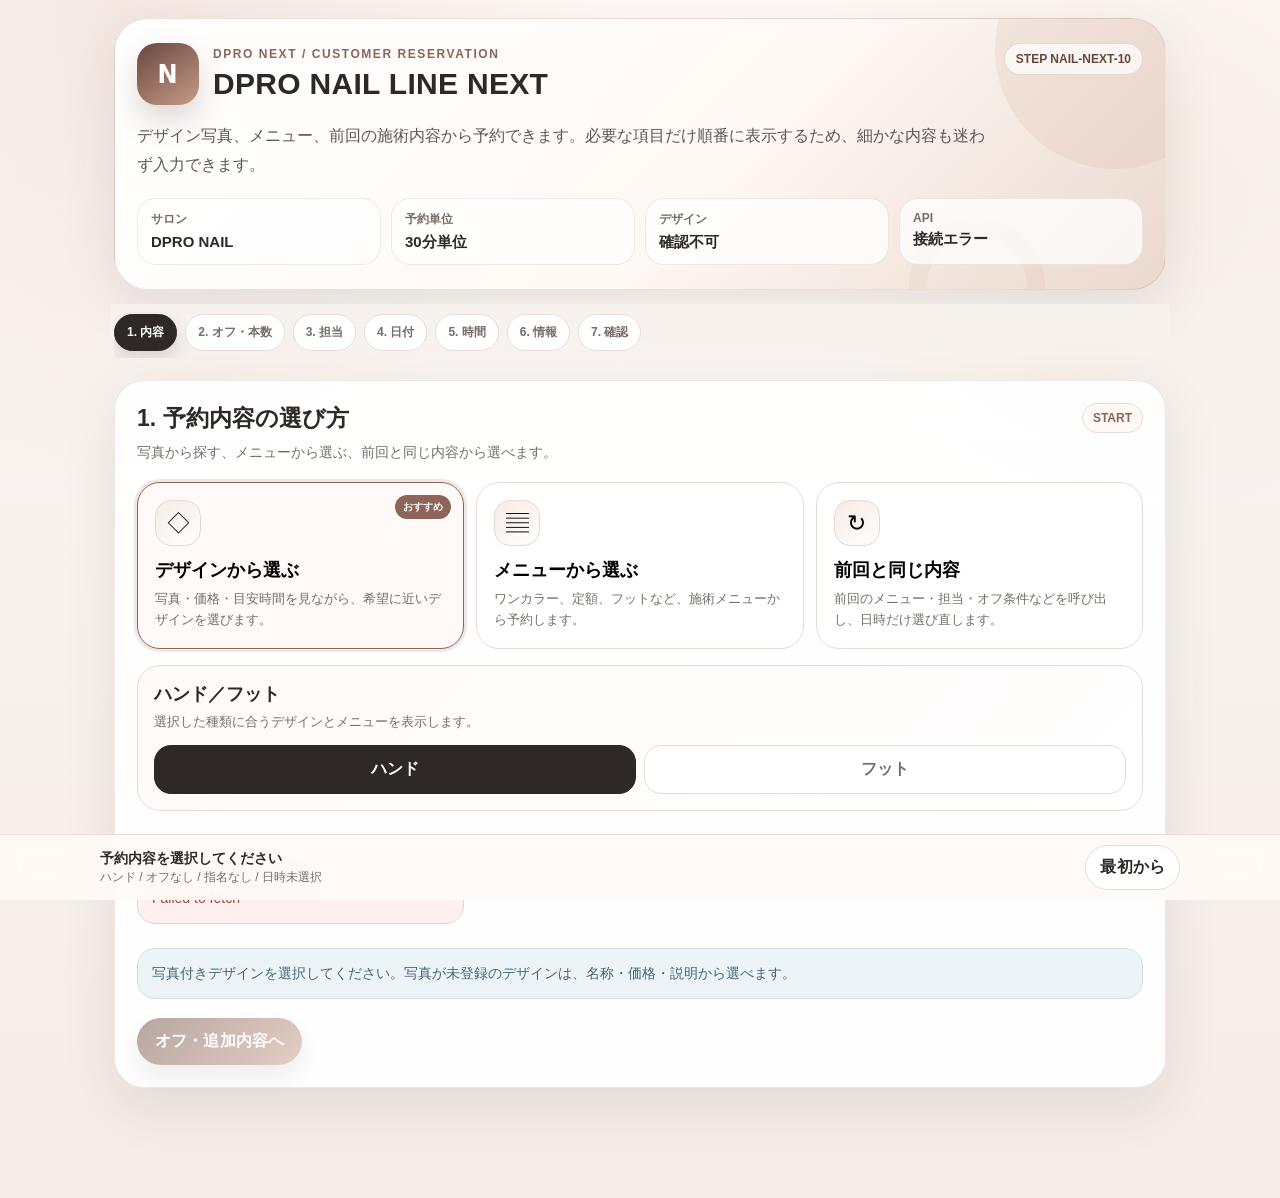
==== commit fa6dc317: "STEP NAIL-NEXT-10 final release integration" ====
--- a/index.html
+++ b/index.html
@@ -167,8 +167,10 @@
     @media(max-width:680px){.wrap{padding:11px 9px 104px}.hero{padding:20px 16px;border-radius:28px}.topbar{display:block}.version-pill{margin-top:13px}.logo{width:54px;height:54px;border-radius:17px}h1{font-size:25px}.lead{font-size:15px}.panel{padding:16px;border-radius:25px}.section-head{display:block}.section-head .badge{margin-top:10px}.status-bar{grid-template-columns:1fr 1fr}.design-grid,.service-grid,.staff-grid,.option-row,.count-grid,.form-grid{grid-template-columns:1fr}.days,.times{grid-template-columns:repeat(3,1fr)}.repeat-box .row{grid-template-columns:1fr}.repeat-box .btn{width:100%}.actions .btn{flex:1 1 auto}.summary-row{display:block}.summary-row b{display:block;text-align:left;margin-top:5px}.sticky-text b{max-width:70vw}}
     @media(max-width:420px){.status-bar{grid-template-columns:1fr}.design-grid{grid-template-columns:1fr}.days,.times{grid-template-columns:repeat(2,1fr)}.off-grid{grid-template-columns:1fr}.brand-row{align-items:flex-start}}
   </style>
+  <meta name="dpro-final-version" content="STEP NAIL-NEXT-10">
 </head>
 <body>
+  <div id="dproFinalVersion" data-version="STEP NAIL-NEXT-10" hidden>STEP NAIL-NEXT-10</div>
   <div class="wrap">
     <header class="hero">
       <div class="topbar">
@@ -179,7 +181,7 @@
             <h1>DPRO NAIL LINE NEXT</h1>
           </div>
         </div>
-        <span class="version-pill">STEP NAIL-NEXT-4</span>
+        <span class="version-pill">STEP NAIL-NEXT-10</span>
       </div>
       <p class="lead">デザイン写真、メニュー、前回の施術内容から予約できます。必要な項目だけ順番に表示するため、細かな内容も迷わず入力できます。</p>
       <div class="status-bar">
@@ -295,7 +297,7 @@
       </section>
 
       <section class="panel hidden" id="stepComplete">
-        <div class="complete"><div class="complete-mark">✓</div><h2>予約を受け付けました</h2><p>予約内容をサロン管理画面へ反映しました。必要に応じてサロンからLINEでご案内します。</p><div id="completeBox" class="summary"></div><div class="actions" style="justify-content:center"><button class="btn secondary" type="button" onclick="location.reload()">別の予約をする</button><a class="btn" href="member.html?v=nail-next-4">予約を確認する</a></div></div>
+        <div class="complete"><div class="complete-mark">✓</div><h2>予約を受け付けました</h2><p>予約内容をサロン管理画面へ反映しました。必要に応じてサロンからLINEでご案内します。</p><div id="completeBox" class="summary"></div><div class="actions" style="justify-content:center"><button class="btn secondary" type="button" onclick="location.reload()">別の予約をする</button><a class="btn" href="member.html?v=nail-next-10">予約を確認する</a></div></div>
       </section>
     </main>
   </div>
@@ -303,7 +305,7 @@
   <div class="sticky" id="sticky"><div class="sticky-inner"><div class="sticky-text"><b id="stickyTitle">予約内容を選択してください</b><span id="stickySub">選択内容がここに表示されます</span></div><button class="btn secondary" type="button" onclick="resetFlow()">最初から</button></div></div>
 
   <script>
-    const STEP_VERSION = "STEP NAIL-NEXT-4";
+    const STEP_VERSION = "STEP NAIL-NEXT-10";
     const DEFAULT_API_BASE = "https://dpro-nail-line-api.dpromstk2000.workers.dev";
     const API_BASE = new URLSearchParams(location.search).get("api_base") || DEFAULT_API_BASE;
     const SHOP_CODE = new URLSearchParams(location.search).get("shop_code") || "nail_demo";
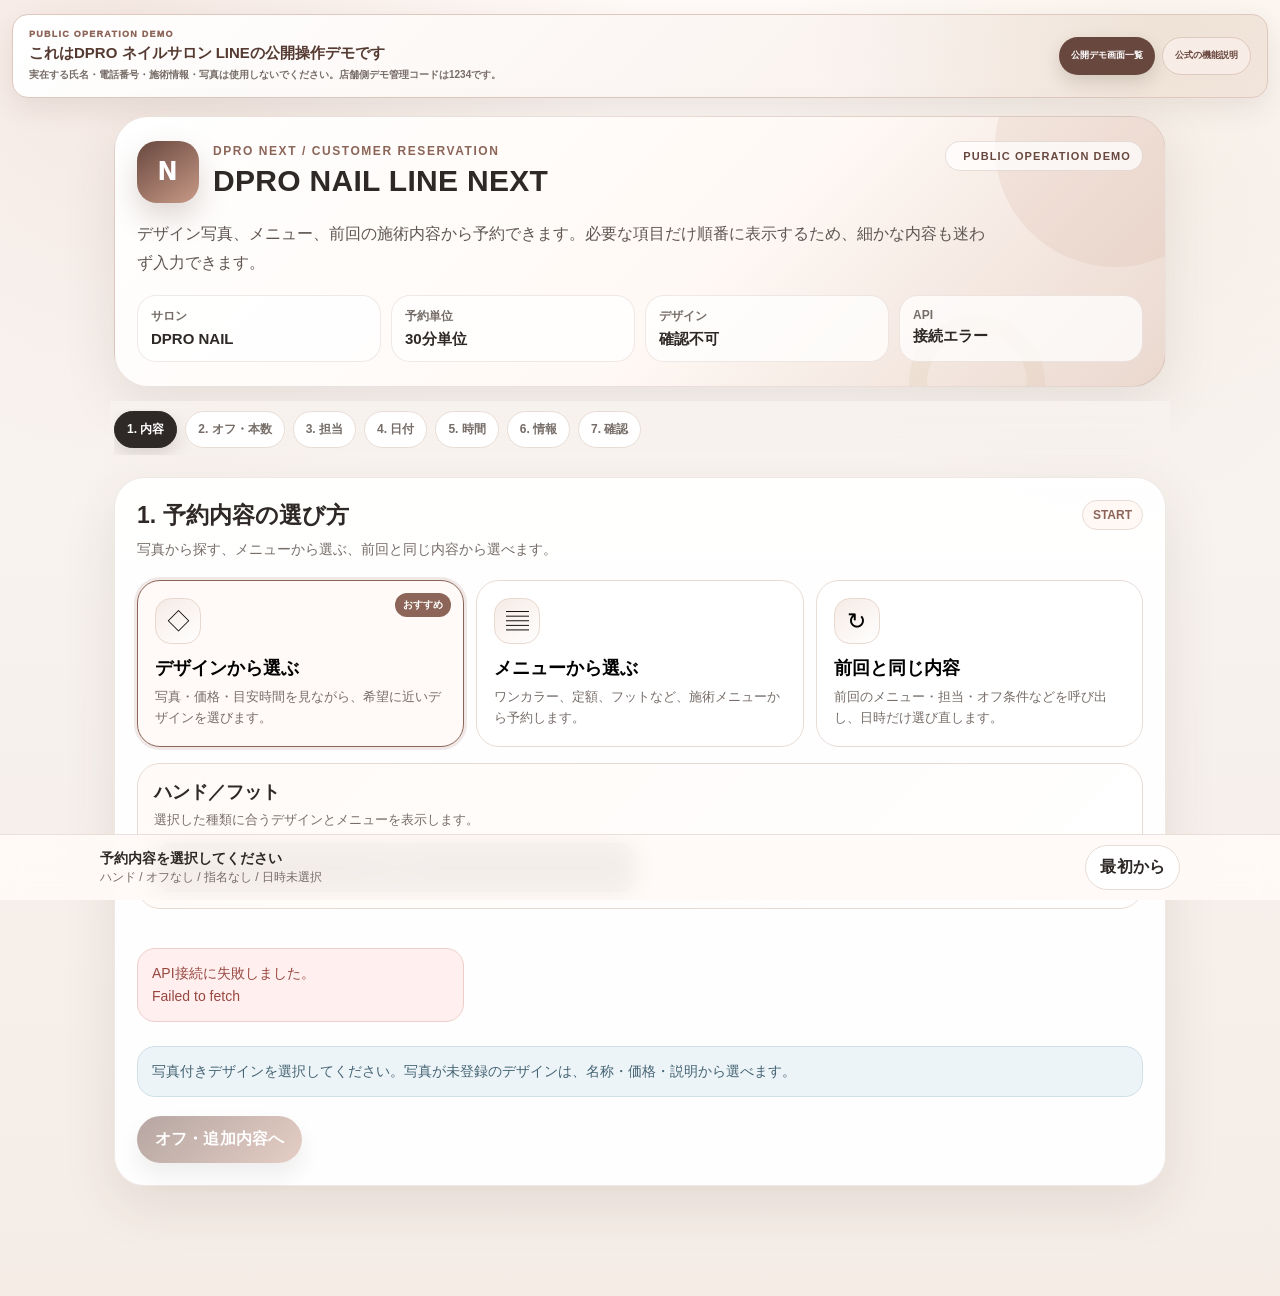
==== commit 18c0ce61: "STEP DPRO-SYSTEMS-11 clarify nail salon operation demo R4" ====
--- a/index.html
+++ b/index.html
@@ -4,7 +4,7 @@
   <meta charset="utf-8" />
   <meta name="viewport" content="width=device-width, initial-scale=1, viewport-fit=cover" />
   <meta name="theme-color" content="#8c6558" />
-  <title>DPRO NAIL LINE NEXT｜ネイル予約</title>
+  <title>DPRO ネイルサロン LINE｜公開操作デモ・LINE予約</title>
   <meta name="description" content="写真付きデザイン・メニュー・前回内容から選べるネイルサロン向けLINE予約フォーム" />
   <style>
     :root{
@@ -166,10 +166,82 @@
     @media(max-width:900px){.status-bar{grid-template-columns:repeat(2,1fr)}.mode-grid{grid-template-columns:1fr}.design-grid{grid-template-columns:repeat(2,minmax(0,1fr))}.days,.times{grid-template-columns:repeat(4,1fr)}.off-grid{grid-template-columns:repeat(2,1fr)}}
     @media(max-width:680px){.wrap{padding:11px 9px 104px}.hero{padding:20px 16px;border-radius:28px}.topbar{display:block}.version-pill{margin-top:13px}.logo{width:54px;height:54px;border-radius:17px}h1{font-size:25px}.lead{font-size:15px}.panel{padding:16px;border-radius:25px}.section-head{display:block}.section-head .badge{margin-top:10px}.status-bar{grid-template-columns:1fr 1fr}.design-grid,.service-grid,.staff-grid,.option-row,.count-grid,.form-grid{grid-template-columns:1fr}.days,.times{grid-template-columns:repeat(3,1fr)}.repeat-box .row{grid-template-columns:1fr}.repeat-box .btn{width:100%}.actions .btn{flex:1 1 auto}.summary-row{display:block}.summary-row b{display:block;text-align:left;margin-top:5px}.sticky-text b{max-width:70vw}}
     @media(max-width:420px){.status-bar{grid-template-columns:1fr}.design-grid{grid-template-columns:1fr}.days,.times{grid-template-columns:repeat(2,1fr)}.off-grid{grid-template-columns:1fr}.brand-row{align-items:flex-start}}
-  </style>
+  
+/* DPRO-SYSTEMS-11 NAIL OPERATION DEMO */
+.nail-operation-demo-banner{
+  width:min(1480px,calc(100% - 24px));
+  margin:14px auto 0;
+  padding:14px 16px;
+  display:flex;
+  align-items:center;
+  justify-content:space-between;
+  gap:16px;
+  color:#553a31;
+  border:1px solid #dfc8bd;
+  border-radius:16px;
+  background:
+    radial-gradient(circle at 92% 0,rgba(169,129,67,.13),transparent 31%),
+    linear-gradient(135deg,#fff,#f8eee9);
+  box-shadow:0 11px 28px rgba(67,45,36,.09);
+  font-family:-apple-system,BlinkMacSystemFont,"Segoe UI","Noto Sans JP","Yu Gothic UI",Meiryo,sans-serif;
+}
+.nail-operation-demo-copy{min-width:0;display:flex;flex-direction:column}
+.nail-operation-demo-copy small{color:#8c6558;font-size:9px;font-weight:1000;letter-spacing:.14em}
+.nail-operation-demo-copy strong{margin-top:3px;font-size:15px;line-height:1.45}
+.nail-operation-demo-copy span{margin-top:3px;color:#776d68;font-size:10px;font-weight:760;line-height:1.6}
+.nail-operation-demo-actions{flex:0 0 auto;display:flex;gap:7px;flex-wrap:wrap}
+.nail-operation-demo-actions a{
+  min-height:38px;display:inline-flex;align-items:center;justify-content:center;padding:7px 12px;
+  color:#fff!important;border:0!important;border-radius:999px;background:#68473e!important;
+  text-decoration:none!important;font-size:9px;font-weight:950;box-shadow:0 7px 17px rgba(67,45,36,.17)
+}
+.nail-operation-demo-actions a:last-child{color:#68473e!important;border:1px solid #dfc8bd!important;background:#f7ece6!important;box-shadow:none}
+
+/* 内部STEP表記は保持したまま、公開画面上だけ名称を変更 */
+body.nail-operation-customer .version-pill,
+body.nail-operation-member .hero .kicker,
+body.nail-operation-ipad .login-card .kicker,
+body.nail-operation-ipad .hero .kicker,
+body.nail-operation-owner .sidebar .brand small{font-size:0!important}
+body.nail-operation-customer .version-pill::after,
+body.nail-operation-member .hero .kicker::after,
+body.nail-operation-ipad .login-card .kicker::after,
+body.nail-operation-ipad .hero .kicker::after,
+body.nail-operation-owner .sidebar .brand small::after{
+  content:"PUBLIC OPERATION DEMO";
+  font-size:11px;
+  letter-spacing:.10em
+}
+
+/* 内部確認機能は残し、公開画面から見える入口だけを非表示 */
+body.nail-operation-owner .nav-btn[data-view="check"],
+body.nail-operation-owner #view-check{display:none!important}
+
+@media(max-width:700px){
+  .nail-operation-demo-banner{align-items:flex-start;flex-direction:column}
+  .nail-operation-demo-actions{width:100%;display:grid;grid-template-columns:1fr 1fr}
+}
+@media(max-width:410px){.nail-operation-demo-actions{grid-template-columns:1fr}}
+@media print{.nail-operation-demo-banner{display:none!important}}
+</style>
   <meta name="dpro-final-version" content="STEP NAIL-NEXT-10">
+
+<meta name="robots" content="noindex,nofollow,noarchive">
+<link rel="canonical" href="https://dpro-shop.com/systems/nail">
 </head>
-<body>
+<body class="nail-operation-demo-page nail-operation-customer">
+<section class="nail-operation-demo-banner" aria-label="公開操作デモの案内">
+  <div class="nail-operation-demo-copy">
+    <small>PUBLIC OPERATION DEMO</small>
+    <strong>これはDPRO ネイルサロン LINEの公開操作デモです</strong>
+    <span>実在する氏名・電話番号・施術情報・写真は使用しないでください。店舗側デモ管理コードは1234です。</span>
+  </div>
+  <div class="nail-operation-demo-actions">
+    <a href="demo-guide.html">公開デモ画面一覧</a>
+    <a href="https://dpro-shop.com/systems/nail">公式の機能説明</a>
+  </div>
+</section>
+
   <div id="dproFinalVersion" data-version="STEP NAIL-NEXT-10" hidden>STEP NAIL-NEXT-10</div>
   <div class="wrap">
     <header class="hero">
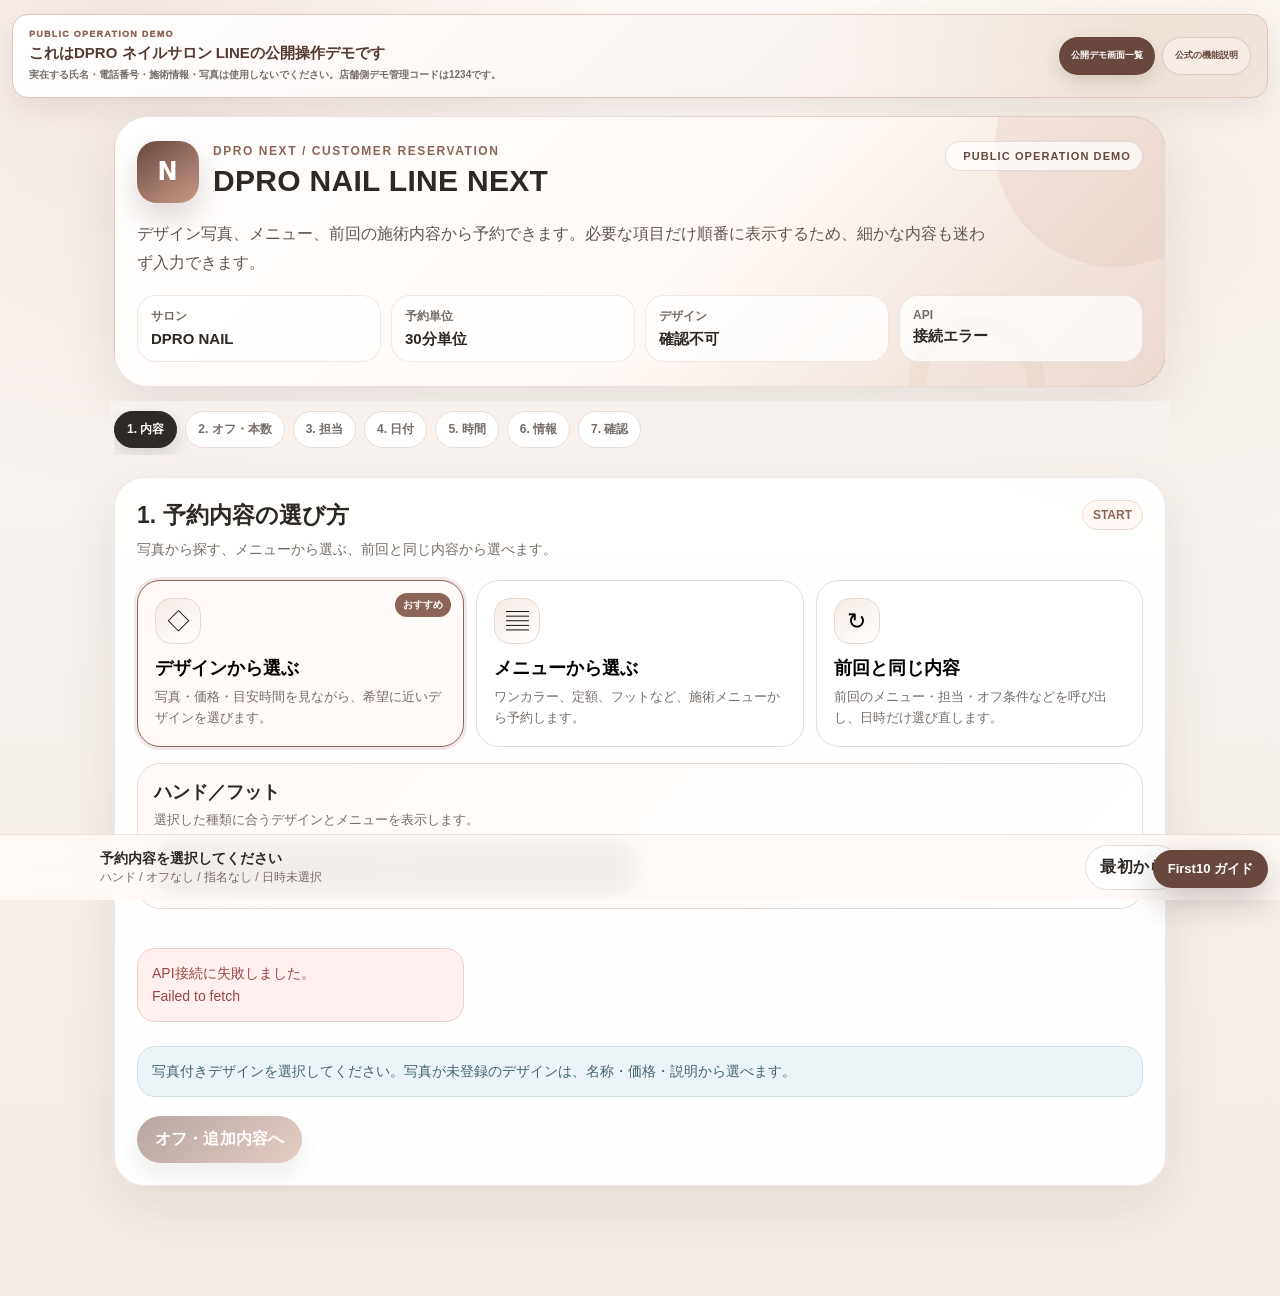
==== commit 782dd090: "NAIL Tutorial R3 First10 STANDARD V1.1" ====
--- a/index.html
+++ b/index.html
@@ -228,6 +228,8 @@
 
 <meta name="robots" content="noindex,nofollow,noarchive">
 <link rel="canonical" href="https://dpro-shop.com/systems/nail">
+  <meta name="dpro-product-ready-version" content="NAIL-PR1-20260822">
+  <link rel="stylesheet" href="dpro-tutorial-nail.css?v=TUTORIAL-NAIL-R3-V1.1">
 </head>
 <body class="nail-operation-demo-page nail-operation-customer">
 <section class="nail-operation-demo-banner" aria-label="公開操作デモの案内">
@@ -376,7 +378,8 @@
 
   <div class="sticky" id="sticky"><div class="sticky-inner"><div class="sticky-text"><b id="stickyTitle">予約内容を選択してください</b><span id="stickySub">選択内容がここに表示されます</span></div><button class="btn secondary" type="button" onclick="resetFlow()">最初から</button></div></div>
 
-  <script>
+  <script src="nail-pr1-security.js?v=NAIL-PR1-20260822"></script>
+<script>
     const STEP_VERSION = "STEP NAIL-NEXT-10";
     const DEFAULT_API_BASE = "https://dpro-nail-line-api.dpromstk2000.workers.dev";
     const API_BASE = new URLSearchParams(location.search).get("api_base") || DEFAULT_API_BASE;
@@ -650,5 +653,6 @@
     function resetFlow(){if(confirm("選択内容をリセットしますか？"))location.reload()}
     window.addEventListener("DOMContentLoaded",init);
   </script>
+  <script src="dpro-tutorial-nail.js?v=TUTORIAL-NAIL-R3-V1.1" defer></script>
 </body>
 </html>
--- a/dpro-tutorial-nail.css
+++ b/dpro-tutorial-nail.css
@@ -0,0 +1,16 @@
+/* DPRO TUTORIAL NAIL / STANDARD V1.1 / R3 */
+:root{--dpro-tutorial-brand:#68473e;--dpro-tutorial-accent:#c99b87;--dpro-tutorial-ink:#2f2926;--dpro-tutorial-bg:#fffaf7;--dpro-tutorial-line:#dfcfc6;--dpro-tutorial-focus:#2f6fed}
+#dproTutorialNailLauncher{position:fixed;right:12px;bottom:12px;z-index:2147483000;border:0;border-radius:999px;padding:11px 15px;background:var(--dpro-tutorial-brand);color:#fff;font:900 13px/1.2 -apple-system,BlinkMacSystemFont,"Segoe UI","Noto Sans JP",sans-serif;box-shadow:0 12px 34px rgba(46,35,31,.28);cursor:pointer}
+#dproTutorialNailLauncher:focus-visible,.dpro-tutorial-card button:focus-visible,.dpro-tutorial-drag-handle:focus-visible{outline:3px solid var(--dpro-tutorial-focus);outline-offset:3px}
+.dpro-tutorial-highlight{position:fixed;z-index:2147482997;pointer-events:none;border:3px solid #b36f55;border-radius:16px;box-shadow:0 0 0 9999px rgba(33,24,21,.26),0 0 0 5px rgba(255,255,255,.72);transition:top .16s ease,left .16s ease,width .16s ease,height .16s ease;display:none}
+.dpro-tutorial-card{position:fixed;z-index:2147482999;width:min(390px,calc(100vw - 16px));max-width:calc(100vw - 16px);max-height:calc(100dvh - 16px);display:flex;flex-direction:column;overflow:hidden;border:1px solid var(--dpro-tutorial-line);border-radius:22px;background:#fff;color:var(--dpro-tutorial-ink);box-shadow:0 24px 70px rgba(40,27,23,.30);font-family:-apple-system,BlinkMacSystemFont,"Segoe UI","Noto Sans JP",sans-serif}
+.dpro-tutorial-card[hidden]{display:none!important}.dpro-tutorial-drag-handle{display:flex;align-items:center;justify-content:space-between;gap:10px;padding:10px 12px;background:linear-gradient(135deg,#f4e7e0,#fff8f4);border:0;border-bottom:1px solid var(--dpro-tutorial-line);color:var(--dpro-tutorial-brand);cursor:grab;touch-action:none;user-select:none;font:900 12px/1.3 inherit;text-align:left}.dpro-tutorial-drag-handle:active{cursor:grabbing}.dpro-tutorial-drag-dots{font-size:18px;letter-spacing:2px;opacity:.65}
+.dpro-tutorial-body{overflow:auto;overscroll-behavior:contain;padding:16px 17px 10px}.dpro-tutorial-kicker{font-size:10px;font-weight:1000;letter-spacing:.12em;color:#8c6558}.dpro-tutorial-card h2{margin:5px 0 0;font-size:20px;line-height:1.35}.dpro-tutorial-card p{margin:10px 0 0;font-size:13px;line-height:1.72;color:#675b55}.dpro-tutorial-progress{margin-top:12px;height:7px;border-radius:999px;background:#f1e6df;overflow:hidden}.dpro-tutorial-progress>span{display:block;height:100%;background:linear-gradient(90deg,#68473e,#c99b87)}.dpro-tutorial-route{margin-top:8px;font-size:10px;color:#8a7b74;word-break:break-all}
+.dpro-tutorial-actions{display:grid;grid-template-columns:auto 1fr auto;gap:8px;padding:11px 12px 12px;border-top:1px solid var(--dpro-tutorial-line);background:#fffaf7}.dpro-tutorial-actions button{min-height:42px;border-radius:13px;border:1px solid var(--dpro-tutorial-line);background:#fff;color:var(--dpro-tutorial-ink);font-weight:900;font-size:12px;padding:8px 11px;cursor:pointer}.dpro-tutorial-actions .dpro-next{background:var(--dpro-tutorial-brand);border-color:var(--dpro-tutorial-brand);color:#fff}.dpro-tutorial-actions .dpro-skip{font-size:11px;color:#776d68}.dpro-tutorial-top-actions{display:flex;gap:6px}.dpro-tutorial-top-actions button{border:0;background:transparent;color:#68473e;font-weight:900;font-size:11px;cursor:pointer;padding:5px 7px;border-radius:9px}
+.dpro-tutorial-transient.hidden{display:block!important}.dpro-tutorial-transient{scroll-margin-top:84px}
+.dpro-tutorial-complete{text-align:center;padding:8px 0 4px}.dpro-tutorial-complete strong{display:block;font-size:21px;color:#47745f}.dpro-tutorial-complete p{margin-top:7px}
+@media(max-width:390px){#dproTutorialNailLauncher{right:8px;bottom:8px}.dpro-tutorial-card{width:calc(100vw - 16px);border-radius:18px}.dpro-tutorial-body{padding:14px 14px 9px}.dpro-tutorial-card h2{font-size:18px}.dpro-tutorial-actions{grid-template-columns:1fr 1fr}.dpro-tutorial-actions .dpro-skip{grid-column:1/-1;order:3}.dpro-tutorial-actions button{width:100%}}
+@media(max-width:320px){.dpro-tutorial-card{width:calc(100vw - 12px);max-width:calc(100vw - 12px)}.dpro-tutorial-actions{gap:6px;padding:9px}.dpro-tutorial-body{padding:12px}.dpro-tutorial-card p{font-size:12px}.dpro-tutorial-drag-handle{padding:8px 10px}}
+@media(prefers-reduced-motion:reduce){.dpro-tutorial-highlight{transition:none}}
+
+.dpro-tutorial-transient-login{display:none!important}
